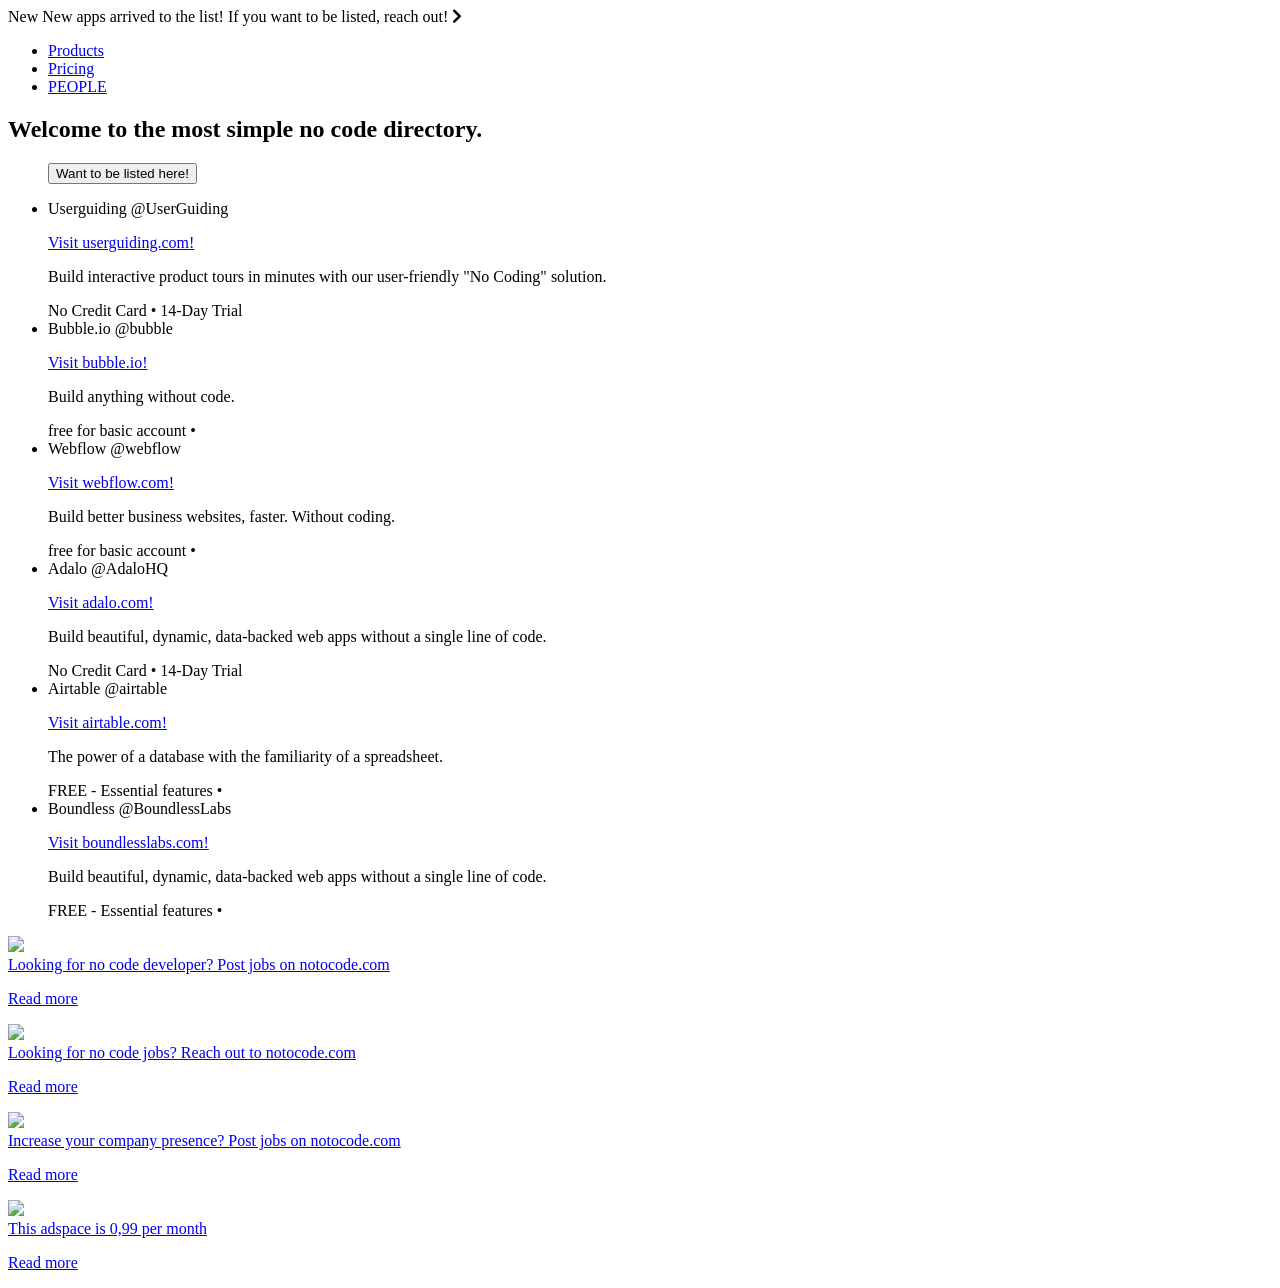
==== index.html @ cda10d87 "PEOPLE TAB" ====
<!DOCTYPE html> 
<html lang="en">
<head>
<!-- Global site tag (gtag.js) - Google Analytics -->
<script async src="https://www.googletagmanager.com/gtag/js?id=G-12KH54SMGH"></script>
<script>
window.dataLayer = window.dataLayer || [];
function gtag(){dataLayer.push(arguments);}
gtag('js', new Date());

gtag('config', 'G-12KH54SMGH');
</script>
<meta charset="UTF-8">
<meta name="viewport" content="width=device-width, initial-scale=1.0">
<meta http-equiv="X-UA-Compatible" content="ie=edge">
<link href=https://stitches.hyperyolo.com/output.css rel="stylesheet">
<link rel="stylesheet" href=https://use.fontawesome.com/releases/v5.6.3/css/all.css integrity=sha384-UHRtZLI+pbxtHCWp1t77Bi1L4ZtiqrqD80Kn4Z8NTSRyMA2Fd33n5dQ8lWUE00s/ crossorigin="anonymous">
<title></notocode></title>
</head>
<body><section class="bg-gray-100 text-gray-900 py-4 lg:px-4" role="alert">
<div class="container items-center flex max-w-xl m-auto leading-none">
<span class="flex rounded-full bg-gray-300 uppercase px-2 py-1 text-xs font-bold mr-3">New</span>
<span class="mr-2 text-left mr-auto">New apps arrived to the list! If you want to be listed, reach out!</span>
<span class="opacity-75 h-4 w-4"><i class="fas fa-chevron-right"></i></span>
</div>

</section><section class="font-sans text-center my-8 px-8">
    <ul class="text-sm text-gray-700 list-none p-0 flex items-center">
        <li><a href="https://www.notocode.com/generic.html?" class="inline-block py-2 px-3 text-gray-900 hover:text-gray-700 no-underline">Products</a></li>
        <li><a href="https://www.notocode.com/generic.html?" class="inline-block py-2 px-3 text-gray-900 hover:text-gray-700 no-underline">Pricing</a></li>
        <li class="pr-2"><a href="https://www.notocode.com/people.html?"
            class="inline-block py-2 px-3 text-gray-900 hover:text-gray-700 no-underline">PEOPLE</a></li>


      </ul>
<h1 class="capitalize font-medium">Welcome to the most simple no code directory.</h1>
<p class="text-gray-700 mt-2 mb-6"></p>
<nav>
<ul>
<form action="generic.html">
<button class="bg-black hover:bg-gray-900 text-white hover:text-white py-3 px-6 uppercase text-xs tracking-wide" type="submit">Want to be listed here!</button>
</form>
</ul>
</nav>
</section><ul class="font-sans list-none p-0 container m-auto text-gray-900">
<li class="inline-block border-b border-gray-300 flex justify-between items-center py-4">
<div class="flex items-start w-2/5">
<div class="w-10 h-10 rounded mr-3">
<div class="rounded-full h-10 w-10 bg-gray-300 m-auto"></div>
</div>
<div class="flex-1 overflow-hidden">
<div>
<span class="font-bold">Userguiding</span>
<span class="text-gray-700 text-xs">@UserGuiding</span>
</div>
<p><a href="https://userguiding.com">Visit userguiding.com!</a></p>
</div>
</div>
<p class="w-2/5">Build interactive product tours in minutes with our user-friendly "No Coding" solution.</p>
<label for="status" class="font-bold w-1/5 text-center">No Credit Card • 14-Day Trial</label>
</li>
<li class="inline-block border-b border-gray-300 flex justify-between items-center py-4">
<div class="flex items-start w-2/5">
<div class="w-10 h-10 rounded mr-3">
<div class="rounded-full h-10 w-10 bg-gray-300 m-auto"></div>
</div>
<div class="flex-1 overflow-hidden">
<div>
<span class="font-bold">Bubble.io</span>
<span class="text-gray-700 text-xs">@bubble</span>
</div>
<p><a href="https://bubble.io/welcome">Visit bubble.io!</a></p>
</div>
</div>
<p class="w-2/5">Build anything without code.</p>
<label for="status" class="font-bold w-1/5 text-center">free for basic account • </label>
</li>
<li class="inline-block border-b border-gray-300 flex justify-between items-center py-4"> <! -- *bu cizgi yapior*/ -->
<div class="flex items-start w-2/5">
<div class="w-10 h-10 rounded mr-3">
<div class="rounded-full h-10 w-10 bg-gray-300 m-auto"></div>
</div>
<div class="flex-1 overflow-hidden">
<div>
<span class="font-bold">Webflow</span>
<span class="text-gray-700 text-xs">@webflow</span>
</div>
<p><a href="https://webflow.com">Visit webflow.com!</a></p>
</div>
</div>
<p class="w-2/5">Build better business websites, faster. Without coding.</p>
<label for="status" class="font-bold w-1/5 text-center">free for basic account • </label>
</li>
<li class="inline-block border-b border-gray-300 flex justify-between items-center py-4">
<div class="flex items-start w-2/5">
<div class="w-10 h-10 rounded mr-3">
<div class="rounded-full h-10 w-10 bg-gray-300 m-auto"></div>
</div>
<div class="flex-1 overflow-hidden">
<div>
<span class="font-bold">Adalo</span>
<span class="text-gray-700 text-xs">@AdaloHQ</span>
</div>
<p><a href="https://adalo.com">Visit adalo.com!</a></p>
</div>
</div>
<p class="w-2/5">Build beautiful, dynamic, data-backed web apps without a single line of code.</p>
<label for="status" class="font-bold w-1/5 text-center">No Credit Card • 14-Day Trial</label>
</li>
<li class="inline-block border-b border-gray-300 flex justify-between items-center py-4">
<div class="flex items-start w-2/5">
<div class="w-10 h-10 rounded mr-3">
<div class="rounded-full h-10 w-10 bg-gray-300 m-auto"></div>
</div>
<div class="flex-1 overflow-hidden">
<div>
<span class="font-bold">Airtable</span>
<span class="text-gray-700 text-xs">@airtable</span>
</div>
<p><a href="https://airtable.com">Visit airtable.com!</a></p>
</div>
</div>
<p class="w-2/5">The power of a database with the familiarity of a spreadsheet.</p>
<label for="status" class="font-bold w-1/5 text-center">FREE - Essential features • </label>
</li>
<li class="inline-block border-b border-gray-300 flex justify-between items-center py-4">
<div class="flex items-start w-2/5">
<div class="w-10 h-10 rounded mr-3">
<div class="rounded-full h-10 w-10 bg-gray-300 m-auto"></div>
</div>
<div class="flex-1 overflow-hidden">
<div>
<span class="font-bold">Boundless</span>
<span class="text-gray-700 text-xs">@BoundlessLabs</span>
</div>
<p><a href="https://www.boundlesslabs.com">Visit boundlesslabs.com!</a></p>
</div>
</div>
<p class="w-2/5">Build beautiful, dynamic, data-backed web apps without a single line of code.</p>
<label for="status" class="font-bold w-1/5 text-center">FREE - Essential features • </label>
</li>
</ul></body>
<section class="bg-white py-4 font-sans">
    <div class="container container max-w-xl m-auto flex flex-wrap flex-col md:flex-row items-center justify-start">
      <div class="w-full lg:w-1/2 p-3">
        <div class="flex flex-col lg:flex-row rounded overflow-hidden h-auto lg:h-32 border shadow shadow-lg">
          <img class="block h-auto w-full lg:w-48 flex-none bg-cover"
               src="https://source.unsplash.com/random/200x125">
          <div class="bg-white rounded-b lg:rounded-b-none lg:rounded-r p-4 flex flex-col justify-between leading-normal">
            <div ><a class="text-black font-bold text-xl mb-2 leading-tight" href="https://www.notocode.com/generic.html?" >Looking for no code developer? Post jobs on notocode.com </a></div>
            
            <p><a class="text-gray-700 text-base" href="https://www.notocode.com/generic.html?">Read more</a></p>
            
          </div>
        </div>
      </div>
      <div class="w-full lg:w-1/2 p-3">
        <div class="flex flex-col lg:flex-row rounded overflow-hidden h-auto lg:h-32 border shadow shadow-lg">
          <img class="block h-auto w-full lg:w-48 flex-none bg-cover"
               src="https://source.unsplash.com/random/200x125">
          <div class="bg-white rounded-b lg:rounded-b-none lg:rounded-r p-4 flex flex-col justify-between leading-normal">
            <div ><a class="text-black font-bold text-xl mb-2 leading-tight" href="https://www.notocode.com/generic.html?" >Looking for no code jobs? Reach out to notocode.com </a></div>
            
            <p><a class="text-gray-700 text-base" href="https://www.notocode.com/generic.html?">Read more</a></p>
          </div>
        </div>
      </div>
    </div>
    <div class="container container max-w-xl m-auto flex flex-wrap flex-col md:flex-row items-center justify-start">
        <div class="w-full lg:w-1/2 p-3">
          <div class="flex flex-col lg:flex-row rounded overflow-hidden h-auto lg:h-32 border shadow shadow-lg">
            <img class="block h-auto w-full lg:w-48 flex-none bg-cover"
                 src="https://source.unsplash.com/random/200x125">
            <div class="bg-white rounded-b lg:rounded-b-none lg:rounded-r p-4 flex flex-col justify-between leading-normal">
                <div ><a class="text-black font-bold text-xl mb-2 leading-tight" href="https://www.notocode.com/generic.html?" >Increase your company presence? Post jobs on notocode.com </a></div>
            
                <p><a class="text-gray-700 text-base" href="https://www.notocode.com/generic.html?">Read more</a></p>
            </div>
          </div>
        </div>
        <div class="w-full lg:w-1/2 p-3">
          <div class="flex flex-col lg:flex-row rounded overflow-hidden h-auto lg:h-32 border shadow shadow-lg">
            <img class="block h-auto w-full lg:w-48 flex-none bg-cover"
                 src="https://source.unsplash.com/random/200x125">
            <div class="bg-white rounded-b lg:rounded-b-none lg:rounded-r p-4 flex flex-col justify-between leading-normal">
                <div ><a class="text-black font-bold text-xl mb-2 leading-tight" href="https://www.notocode.com/generic.html?" >This adspace is 0,99 per month </a></div>
            
                <p><a class="text-gray-700 text-base" href="https://www.notocode.com/generic.html?">Read more</a></p>
            </div>
          </div>
        </div>
      </div>
  </section>
</html>
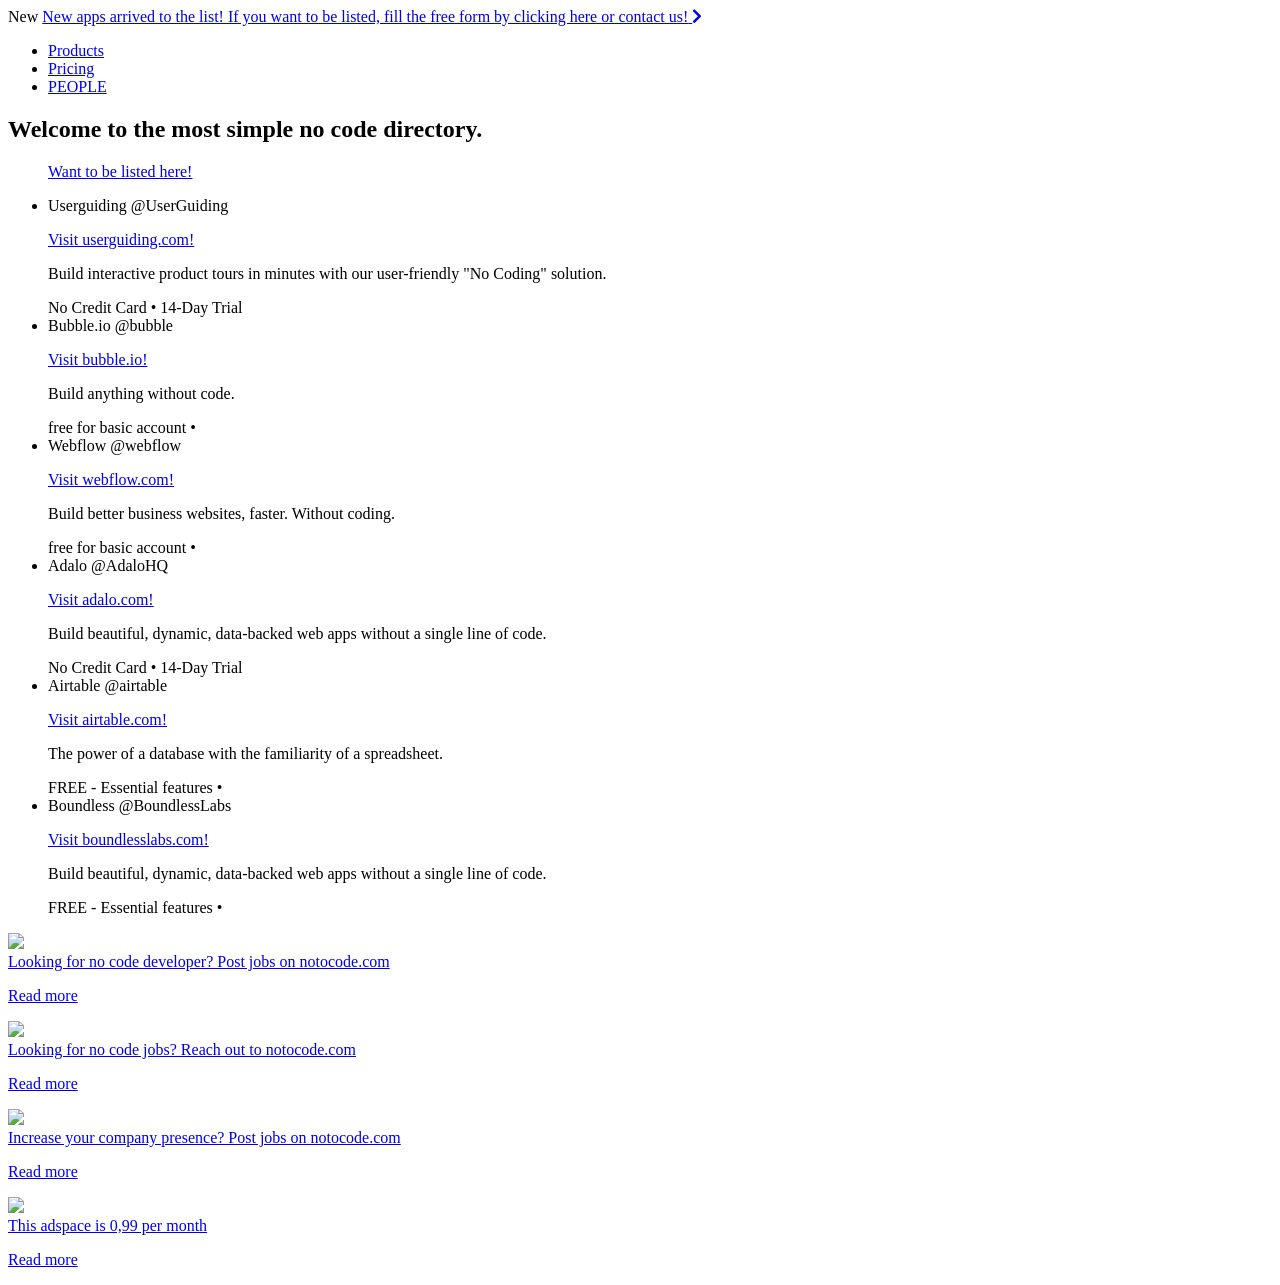
==== commit 78738594: "mailchimp" ====
--- a/index.html
+++ b/index.html
@@ -20,7 +20,7 @@
 <body><section class="bg-gray-100 text-gray-900 py-4 lg:px-4" role="alert">
 <div class="container items-center flex max-w-xl m-auto leading-none">
 <span class="flex rounded-full bg-gray-300 uppercase px-2 py-1 text-xs font-bold mr-3">New</span>
-<span class="mr-2 text-left mr-auto">New apps arrived to the list! If you want to be listed, reach out!</span>
+<span><a class="mr-2 text-left mr-auto"  href="https://us1.list-manage.com/survey?u=511e27c5235f3d361c182cf66&id=189fb9581b&attribution=false " > New apps arrived to the list! If you want to be listed, fill the free form by clicking here or contact us!</span>
 <span class="opacity-75 h-4 w-4"><i class="fas fa-chevron-right"></i></span>
 </div>
 
@@ -37,9 +37,9 @@
 <p class="text-gray-700 mt-2 mb-6"></p>
 <nav>
 <ul>
-<form action="generic.html">
-<button class="bg-black hover:bg-gray-900 text-white hover:text-white py-3 px-6 uppercase text-xs tracking-wide" type="submit">Want to be listed here!</button>
-</form>
+<!-- <form action="generic.html"> -->
+<a href= "https://us1.list-manage.com/survey?u=511e27c5235f3d361c182cf66&id=189fb9581b&attribution=false" class="bg-black hover:bg-gray-900 text-black hover:text-white py-3 px-6 uppercase text-xs tracking-wide" type="submit">Want to be listed here! </a>
+
 </ul>
 </nav>
 </section><ul class="font-sans list-none p-0 container m-auto text-gray-900">
@@ -56,7 +56,7 @@
 <p><a href="https://userguiding.com">Visit userguiding.com!</a></p>
 </div>
 </div>
-<p class="w-2/5">Build interactive product tours in minutes with our user-friendly "No Coding" solution.</p>
+<p class="w-2/5 hover:bg-black-900 text-black hover:text-black" >Build interactive product tours in minutes with our user-friendly "No Coding" solution.</p>
 <label for="status" class="font-bold w-1/5 text-center">No Credit Card • 14-Day Trial</label>
 </li>
 <li class="inline-block border-b border-gray-300 flex justify-between items-center py-4">
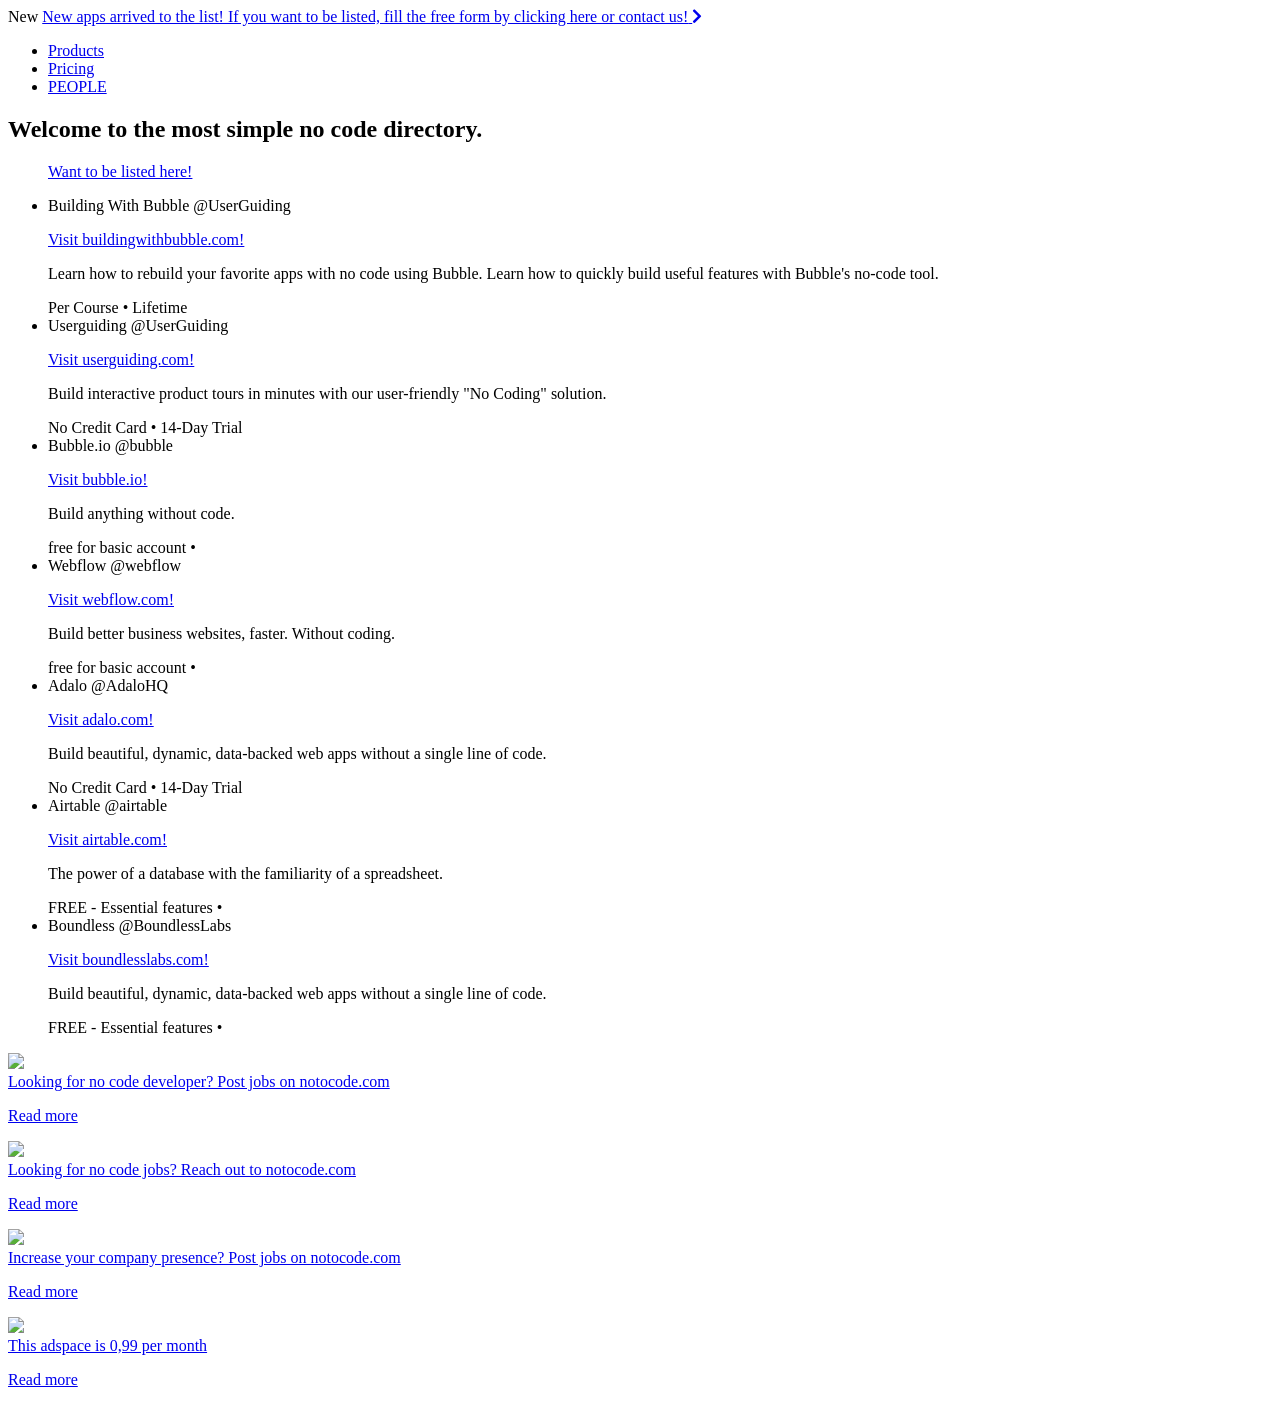
==== commit 507dbaed: "build with bubble" ====
--- a/index.html
+++ b/index.html
@@ -42,7 +42,24 @@
 
 </ul>
 </nav>
-</section><ul class="font-sans list-none p-0 container m-auto text-gray-900">
+</section>
+<ul class="font-sans list-none p-0 container m-auto text-gray-900">
+    <li class="inline-block border-b border-gray-300 flex justify-between items-center py-4">
+        <div class="flex items-start w-2/5">
+        <div class="w-10 h-10 rounded mr-3">
+        <div class="rounded-full h-10 w-10 bg-gray-300 m-auto"></div>
+        </div>
+        <div class="flex-1 overflow-hidden">
+        <div>
+        <span class="font-bold">Building With Bubble</span>
+        <span class="text-gray-700 text-xs">@UserGuiding</span>
+        </div>
+        <p><a href="https://buildingwithbubble.com">Visit buildingwithbubble.com!</a></p>
+        </div>
+        </div>
+        <p class="w-2/5 hover:bg-black-900 text-black hover:text-black" >Learn how to rebuild your favorite apps with no code using Bubble. Learn how to quickly build useful features with Bubble's no-code tool.</p>
+        <label for="status" class="font-bold w-1/5 text-center"> Per Course  •  Lifetime</label>
+        </li>
 <li class="inline-block border-b border-gray-300 flex justify-between items-center py-4">
 <div class="flex items-start w-2/5">
 <div class="w-10 h-10 rounded mr-3">
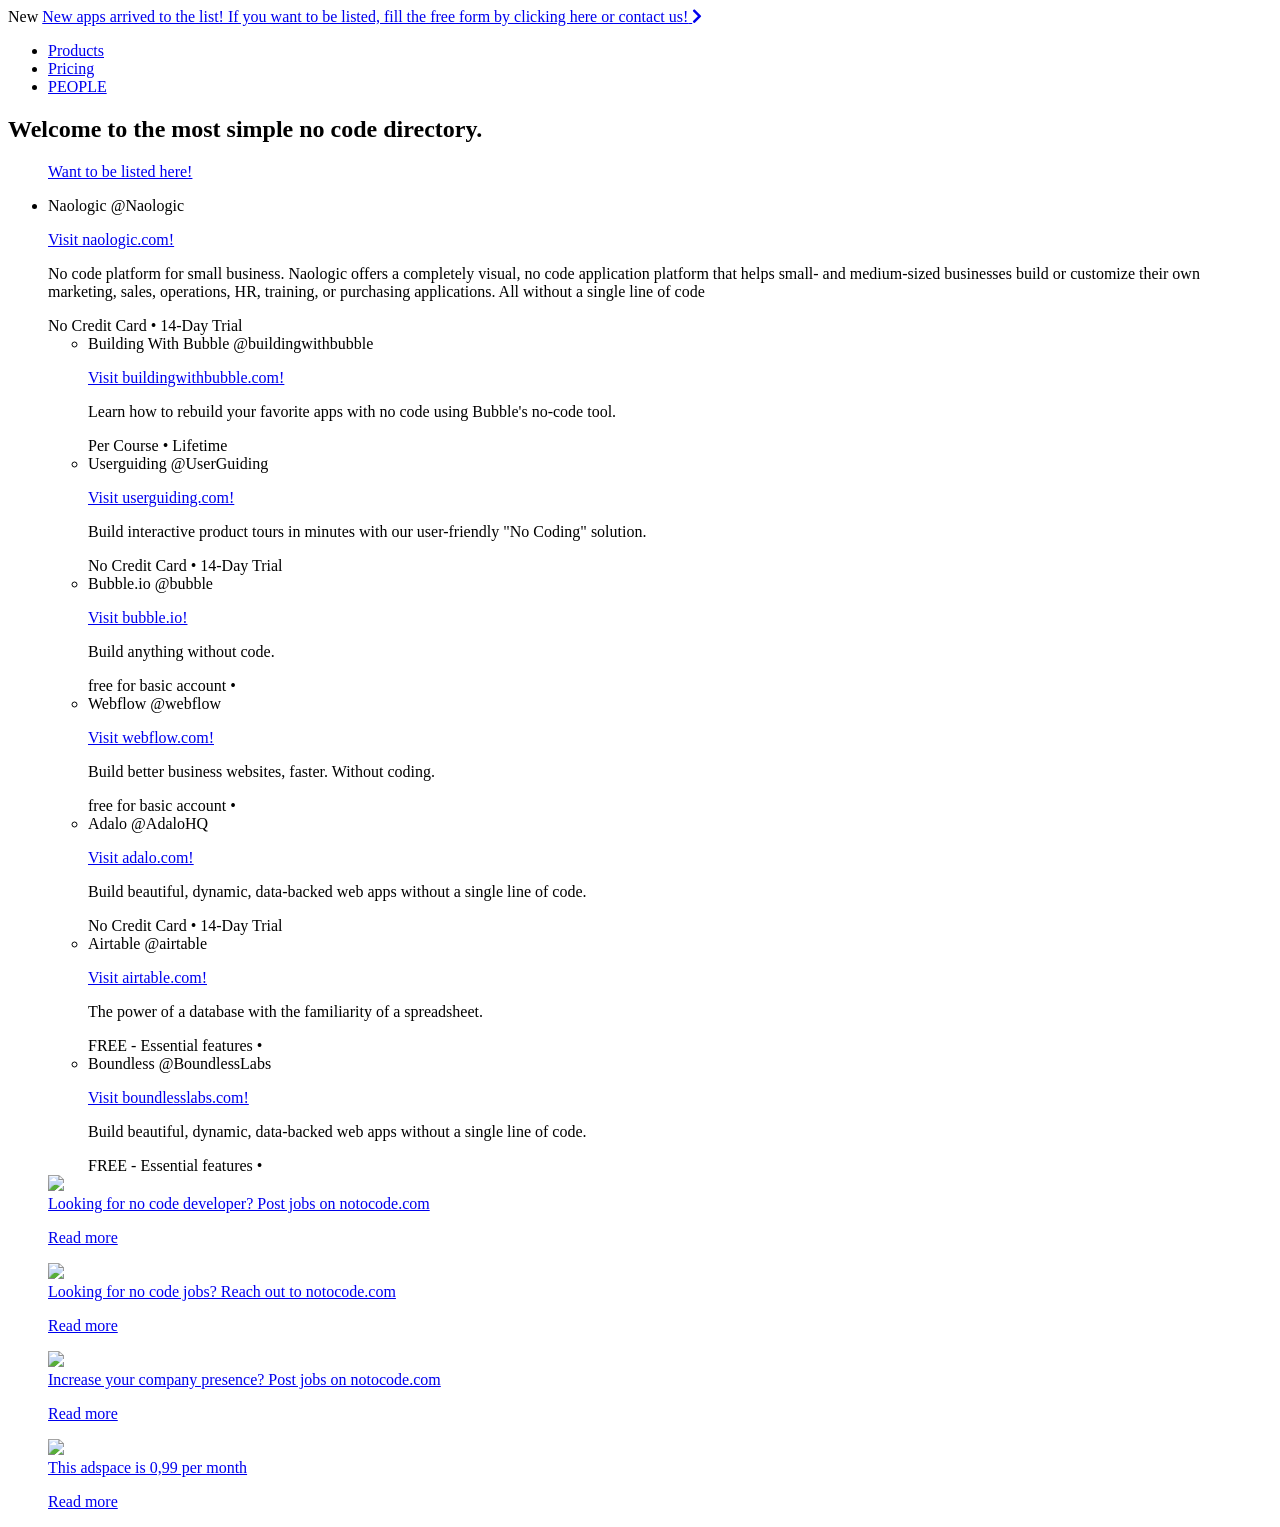
==== commit e1f754a6: "naologic" ====
--- a/index.html
+++ b/index.html
@@ -44,6 +44,23 @@
 </nav>
 </section>
 <ul class="font-sans list-none p-0 container m-auto text-gray-900">
+  <li class="inline-block border-b border-gray-300 flex justify-between items-center py-4">
+      <div class="flex items-start w-2/5">
+      <div class="w-10 h-10 rounded mr-3">
+      <div class="rounded-full h-10 w-10 bg-gray-300 m-auto"></div>
+      </div>
+      <div class="flex-1 overflow-hidden">
+      <div>
+      <span class="font-bold">Naologic</span>
+      <span class="text-gray-700 text-xs">@Naologic</span>
+      </div>
+      <p><a href="https://naologic.com">Visit naologic.com!</a></p>
+      </div>
+      </div>
+      <p class="w-2/5 hover:bg-black-900 text-black hover:text-black" > No code platform for small business. Naologic offers a completely visual, no code application platform that helps small- and medium-sized businesses build or customize their own marketing, sales, operations, HR, training, or purchasing applications. All without a single line of code</p>
+      <label for="status" class="font-bold w-1/5 text-center"> No Credit Card • 14-Day Trial</label>
+      </li>
+<ul class="font-sans list-none p-0 container m-auto text-gray-900">
     <li class="inline-block border-b border-gray-300 flex justify-between items-center py-4">
         <div class="flex items-start w-2/5">
         <div class="w-10 h-10 rounded mr-3">
@@ -52,12 +69,12 @@
         <div class="flex-1 overflow-hidden">
         <div>
         <span class="font-bold">Building With Bubble</span>
-        <span class="text-gray-700 text-xs">@UserGuiding</span>
+        <span class="text-gray-700 text-xs">@buildingwithbubble</span>
         </div>
         <p><a href="https://buildingwithbubble.com">Visit buildingwithbubble.com!</a></p>
         </div>
         </div>
-        <p class="w-2/5 hover:bg-black-900 text-black hover:text-black" >Learn how to rebuild your favorite apps with no code using Bubble. Learn how to quickly build useful features with Bubble's no-code tool.</p>
+        <p class="w-2/5 hover:bg-black-900 text-black hover:text-black" >Learn how to rebuild your favorite apps with no code using Bubble's no-code tool.</p>
         <label for="status" class="font-bold w-1/5 text-center"> Per Course  •  Lifetime</label>
         </li>
 <li class="inline-block border-b border-gray-300 flex justify-between items-center py-4">
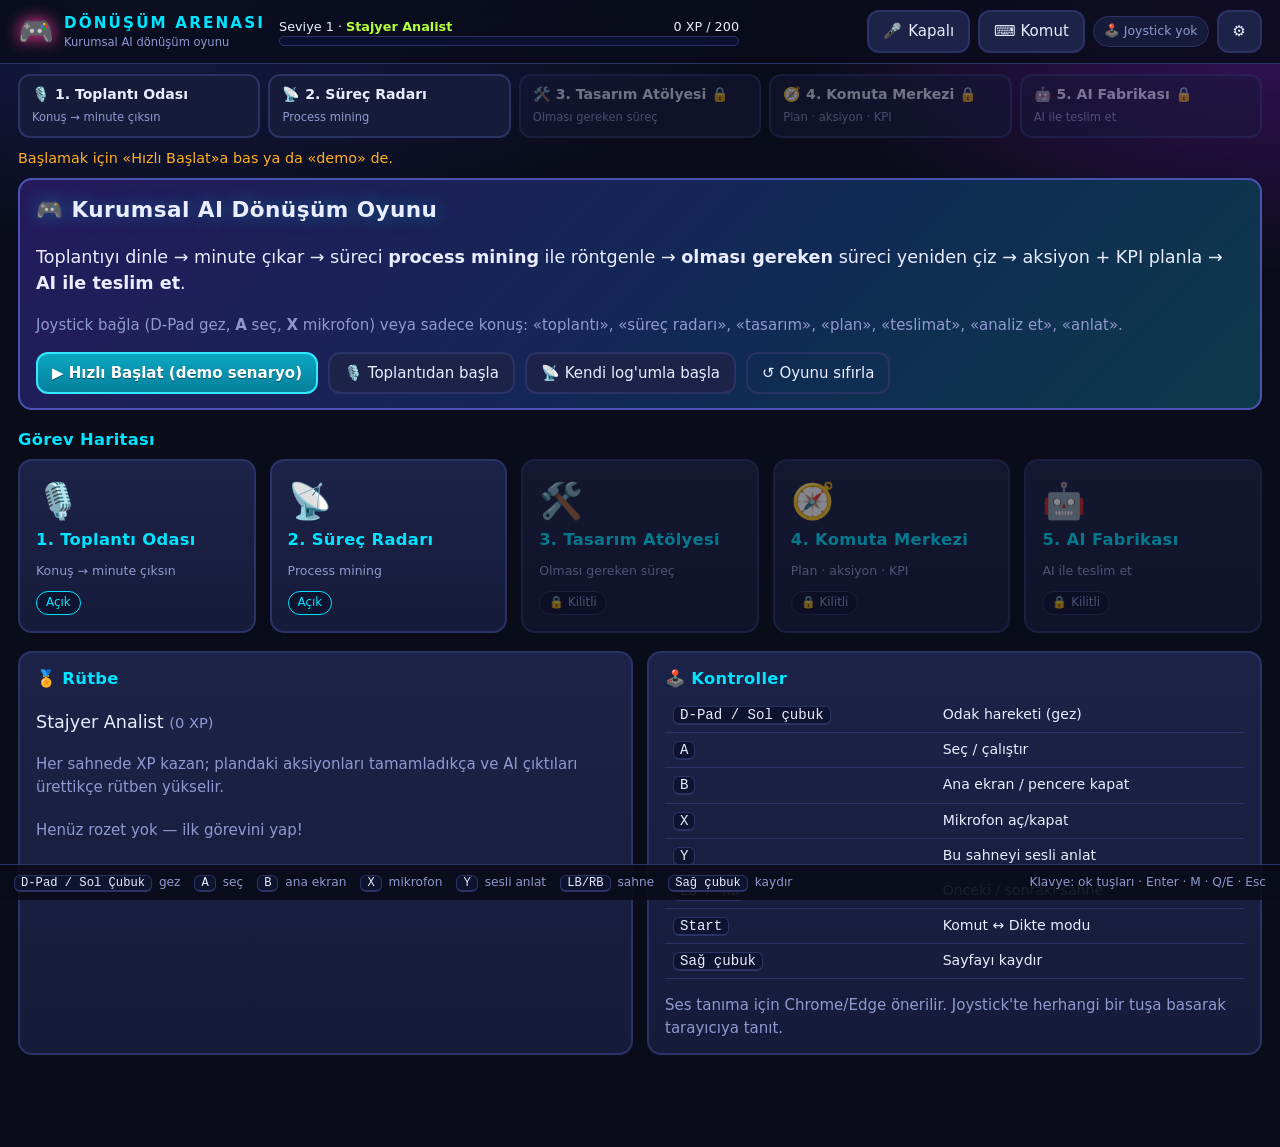
==== commit 1e70c530: "Dönüşüm Arenası: joystick+ses ile kurumsal AI dönüşüm oyunu Toplantı minute çıkarma, process mining," ====
--- a/index.html
+++ b/index.html
@@ -1,228 +1,36 @@
-<!DOCTYPE html> 
-<html lang="en">
+<!doctype html>
+<html lang="tr">
 <head>
-<!-- Global site tag (gtag.js) - Google Analytics -->
-<script async src="https://www.googletagmanager.com/gtag/js?id=G-12KH54SMGH"></script>
-<script>
-window.dataLayer = window.dataLayer || [];
-function gtag(){dataLayer.push(arguments);}
-gtag('js', new Date());
-
-gtag('config', 'G-12KH54SMGH');
-</script>
-<meta charset="UTF-8">
-<meta name="viewport" content="width=device-width, initial-scale=1.0">
-<meta http-equiv="X-UA-Compatible" content="ie=edge">
-<link href=https://stitches.hyperyolo.com/output.css rel="stylesheet">
-<link rel="stylesheet" href=https://use.fontawesome.com/releases/v5.6.3/css/all.css integrity=sha384-UHRtZLI+pbxtHCWp1t77Bi1L4ZtiqrqD80Kn4Z8NTSRyMA2Fd33n5dQ8lWUE00s/ crossorigin="anonymous">
-<title></notocode></title>
+<meta charset="utf-8">
+<meta name="viewport" content="width=device-width,initial-scale=1">
+<title>Dönüşüm Arenası</title>
+<meta name="description" content="Joystick ve ses ile oynanan kurumsal AI dönüşüm oyunu: toplantıdan minute, process mining, To-Be tasarım, KPI ve AI ile teslimat.">
+<link rel="icon" href="data:image/svg+xml,<svg xmlns='http://www.w3.org/2000/svg' viewBox='0 0 100 100'><text y='.9em' font-size='90'>🎮</text></svg>">
+<link rel="stylesheet" href="style.css">
 </head>
-<body><section class="bg-gray-100 text-gray-900 py-4 lg:px-4" role="alert">
-<div class="container items-center flex max-w-xl m-auto leading-none">
-<span class="flex rounded-full bg-gray-300 uppercase px-2 py-1 text-xs font-bold mr-3">New</span>
-<span><a class="mr-2 text-left mr-auto"  href="https://us1.list-manage.com/survey?u=511e27c5235f3d361c182cf66&id=189fb9581b&attribution=false " > New apps arrived to the list! If you want to be listed, fill the free form by clicking here or contact us!</span>
-<span class="opacity-75 h-4 w-4"><i class="fas fa-chevron-right"></i></span>
-</div>
-
-</section><section class="font-sans text-center my-8 px-8">
-    <ul class="text-sm text-gray-700 list-none p-0 flex items-center">
-        <li><a href="https://www.notocode.com/generic.html?" class="inline-block py-2 px-3 text-gray-900 hover:text-gray-700 no-underline">Products</a></li>
-        <li><a href="https://www.notocode.com/generic.html?" class="inline-block py-2 px-3 text-gray-900 hover:text-gray-700 no-underline">Pricing</a></li>
-        <li class="pr-2"><a href="https://www.notocode.com/people.html?"
-            class="inline-block py-2 px-3 text-gray-900 hover:text-gray-700 no-underline">PEOPLE</a></li>
-
-
-      </ul>
-<h1 class="capitalize font-medium">Welcome to the most simple no code directory.</h1>
-<p class="text-gray-700 mt-2 mb-6"></p>
-<nav>
-<ul>
-<!-- <form action="generic.html"> -->
-<a href= "https://us1.list-manage.com/survey?u=511e27c5235f3d361c182cf66&id=189fb9581b&attribution=false" class="bg-black hover:bg-gray-900 text-black hover:text-white py-3 px-6 uppercase text-xs tracking-wide" type="submit">Want to be listed here! </a>
-
-</ul>
-</nav>
-</section>
-<ul class="font-sans list-none p-0 container m-auto text-gray-900">
-  <li class="inline-block border-b border-gray-300 flex justify-between items-center py-4">
-      <div class="flex items-start w-2/5">
-      <div class="w-10 h-10 rounded mr-3">
-      <div class="rounded-full h-10 w-10 bg-gray-300 m-auto"></div>
-      </div>
-      <div class="flex-1 overflow-hidden">
-      <div>
-      <span class="font-bold">Naologic</span>
-      <span class="text-gray-700 text-xs">@Naologic</span>
-      </div>
-      <p><a href="https://naologic.com">Visit naologic.com!</a></p>
-      </div>
-      </div>
-      <p class="w-2/5 hover:bg-black-900 text-black hover:text-black" > No code platform for small business. Naologic offers a completely visual, no code application platform that helps small- and medium-sized businesses build or customize their own marketing, sales, operations, HR, training, or purchasing applications. All without a single line of code</p>
-      <label for="status" class="font-bold w-1/5 text-center"> No Credit Card • 14-Day Trial</label>
-      </li>
-<ul class="font-sans list-none p-0 container m-auto text-gray-900">
-    <li class="inline-block border-b border-gray-300 flex justify-between items-center py-4">
-        <div class="flex items-start w-2/5">
-        <div class="w-10 h-10 rounded mr-3">
-        <div class="rounded-full h-10 w-10 bg-gray-300 m-auto"></div>
-        </div>
-        <div class="flex-1 overflow-hidden">
-        <div>
-        <span class="font-bold">Building With Bubble</span>
-        <span class="text-gray-700 text-xs">@buildingwithbubble</span>
-        </div>
-        <p><a href="https://buildingwithbubble.com">Visit buildingwithbubble.com!</a></p>
-        </div>
-        </div>
-        <p class="w-2/5 hover:bg-black-900 text-black hover:text-black" >Learn how to rebuild your favorite apps with no code using Bubble's no-code tool.</p>
-        <label for="status" class="font-bold w-1/5 text-center"> Per Course  •  Lifetime</label>
-        </li>
-<li class="inline-block border-b border-gray-300 flex justify-between items-center py-4">
-<div class="flex items-start w-2/5">
-<div class="w-10 h-10 rounded mr-3">
-<div class="rounded-full h-10 w-10 bg-gray-300 m-auto"></div>
-</div>
-<div class="flex-1 overflow-hidden">
-<div>
-<span class="font-bold">Userguiding</span>
-<span class="text-gray-700 text-xs">@UserGuiding</span>
-</div>
-<p><a href="https://userguiding.com">Visit userguiding.com!</a></p>
-</div>
-</div>
-<p class="w-2/5 hover:bg-black-900 text-black hover:text-black" >Build interactive product tours in minutes with our user-friendly "No Coding" solution.</p>
-<label for="status" class="font-bold w-1/5 text-center">No Credit Card • 14-Day Trial</label>
-</li>
-<li class="inline-block border-b border-gray-300 flex justify-between items-center py-4">
-<div class="flex items-start w-2/5">
-<div class="w-10 h-10 rounded mr-3">
-<div class="rounded-full h-10 w-10 bg-gray-300 m-auto"></div>
-</div>
-<div class="flex-1 overflow-hidden">
-<div>
-<span class="font-bold">Bubble.io</span>
-<span class="text-gray-700 text-xs">@bubble</span>
-</div>
-<p><a href="https://bubble.io/welcome">Visit bubble.io!</a></p>
-</div>
-</div>
-<p class="w-2/5">Build anything without code.</p>
-<label for="status" class="font-bold w-1/5 text-center">free for basic account • </label>
-</li>
-<li class="inline-block border-b border-gray-300 flex justify-between items-center py-4"> <! -- *bu cizgi yapior*/ -->
-<div class="flex items-start w-2/5">
-<div class="w-10 h-10 rounded mr-3">
-<div class="rounded-full h-10 w-10 bg-gray-300 m-auto"></div>
-</div>
-<div class="flex-1 overflow-hidden">
-<div>
-<span class="font-bold">Webflow</span>
-<span class="text-gray-700 text-xs">@webflow</span>
-</div>
-<p><a href="https://webflow.com">Visit webflow.com!</a></p>
-</div>
-</div>
-<p class="w-2/5">Build better business websites, faster. Without coding.</p>
-<label for="status" class="font-bold w-1/5 text-center">free for basic account • </label>
-</li>
-<li class="inline-block border-b border-gray-300 flex justify-between items-center py-4">
-<div class="flex items-start w-2/5">
-<div class="w-10 h-10 rounded mr-3">
-<div class="rounded-full h-10 w-10 bg-gray-300 m-auto"></div>
-</div>
-<div class="flex-1 overflow-hidden">
-<div>
-<span class="font-bold">Adalo</span>
-<span class="text-gray-700 text-xs">@AdaloHQ</span>
-</div>
-<p><a href="https://adalo.com">Visit adalo.com!</a></p>
-</div>
-</div>
-<p class="w-2/5">Build beautiful, dynamic, data-backed web apps without a single line of code.</p>
-<label for="status" class="font-bold w-1/5 text-center">No Credit Card • 14-Day Trial</label>
-</li>
-<li class="inline-block border-b border-gray-300 flex justify-between items-center py-4">
-<div class="flex items-start w-2/5">
-<div class="w-10 h-10 rounded mr-3">
-<div class="rounded-full h-10 w-10 bg-gray-300 m-auto"></div>
-</div>
-<div class="flex-1 overflow-hidden">
-<div>
-<span class="font-bold">Airtable</span>
-<span class="text-gray-700 text-xs">@airtable</span>
-</div>
-<p><a href="https://airtable.com">Visit airtable.com!</a></p>
-</div>
-</div>
-<p class="w-2/5">The power of a database with the familiarity of a spreadsheet.</p>
-<label for="status" class="font-bold w-1/5 text-center">FREE - Essential features • </label>
-</li>
-<li class="inline-block border-b border-gray-300 flex justify-between items-center py-4">
-<div class="flex items-start w-2/5">
-<div class="w-10 h-10 rounded mr-3">
-<div class="rounded-full h-10 w-10 bg-gray-300 m-auto"></div>
-</div>
-<div class="flex-1 overflow-hidden">
-<div>
-<span class="font-bold">Boundless</span>
-<span class="text-gray-700 text-xs">@BoundlessLabs</span>
-</div>
-<p><a href="https://www.boundlesslabs.com">Visit boundlesslabs.com!</a></p>
-</div>
-</div>
-<p class="w-2/5">Build beautiful, dynamic, data-backed web apps without a single line of code.</p>
-<label for="status" class="font-bold w-1/5 text-center">FREE - Essential features • </label>
-</li>
-</ul></body>
-<section class="bg-white py-4 font-sans">
-    <div class="container container max-w-xl m-auto flex flex-wrap flex-col md:flex-row items-center justify-start">
-      <div class="w-full lg:w-1/2 p-3">
-        <div class="flex flex-col lg:flex-row rounded overflow-hidden h-auto lg:h-32 border shadow shadow-lg">
-          <img class="block h-auto w-full lg:w-48 flex-none bg-cover"
-               src="https://source.unsplash.com/random/200x125">
-          <div class="bg-white rounded-b lg:rounded-b-none lg:rounded-r p-4 flex flex-col justify-between leading-normal">
-            <div ><a class="text-black font-bold text-xl mb-2 leading-tight" href="https://www.notocode.com/generic.html?" >Looking for no code developer? Post jobs on notocode.com </a></div>
-            
-            <p><a class="text-gray-700 text-base" href="https://www.notocode.com/generic.html?">Read more</a></p>
-            
-          </div>
-        </div>
-      </div>
-      <div class="w-full lg:w-1/2 p-3">
-        <div class="flex flex-col lg:flex-row rounded overflow-hidden h-auto lg:h-32 border shadow shadow-lg">
-          <img class="block h-auto w-full lg:w-48 flex-none bg-cover"
-               src="https://source.unsplash.com/random/200x125">
-          <div class="bg-white rounded-b lg:rounded-b-none lg:rounded-r p-4 flex flex-col justify-between leading-normal">
-            <div ><a class="text-black font-bold text-xl mb-2 leading-tight" href="https://www.notocode.com/generic.html?" >Looking for no code jobs? Reach out to notocode.com </a></div>
-            
-            <p><a class="text-gray-700 text-base" href="https://www.notocode.com/generic.html?">Read more</a></p>
-          </div>
-        </div>
-      </div>
-    </div>
-    <div class="container container max-w-xl m-auto flex flex-wrap flex-col md:flex-row items-center justify-start">
-        <div class="w-full lg:w-1/2 p-3">
-          <div class="flex flex-col lg:flex-row rounded overflow-hidden h-auto lg:h-32 border shadow shadow-lg">
-            <img class="block h-auto w-full lg:w-48 flex-none bg-cover"
-                 src="https://source.unsplash.com/random/200x125">
-            <div class="bg-white rounded-b lg:rounded-b-none lg:rounded-r p-4 flex flex-col justify-between leading-normal">
-                <div ><a class="text-black font-bold text-xl mb-2 leading-tight" href="https://www.notocode.com/generic.html?" >Increase your company presence? Post jobs on notocode.com </a></div>
-            
-                <p><a class="text-gray-700 text-base" href="https://www.notocode.com/generic.html?">Read more</a></p>
-            </div>
-          </div>
-        </div>
-        <div class="w-full lg:w-1/2 p-3">
-          <div class="flex flex-col lg:flex-row rounded overflow-hidden h-auto lg:h-32 border shadow shadow-lg">
-            <img class="block h-auto w-full lg:w-48 flex-none bg-cover"
-                 src="https://source.unsplash.com/random/200x125">
-            <div class="bg-white rounded-b lg:rounded-b-none lg:rounded-r p-4 flex flex-col justify-between leading-normal">
-                <div ><a class="text-black font-bold text-xl mb-2 leading-tight" href="https://www.notocode.com/generic.html?" >This adspace is 0,99 per month </a></div>
-            
-                <p><a class="text-gray-700 text-base" href="https://www.notocode.com/generic.html?">Read more</a></p>
-            </div>
-          </div>
-        </div>
-      </div>
-  </section>
-</html>+<body>
+<header id="top">
+  <div class="brand"><span class="logo">🎮</span><div><b>DÖNÜŞÜM ARENASI</b><small>Kurumsal AI dönüşüm oyunu</small></div></div>
+  <div class="rank" id="rank"></div>
+  <div class="hud">
+    <button class="btn mic" id="micBtn" data-nav data-act="mic" title="Mikrofon (X / M)">🎤 <span id="micLbl">Kapalı</span></button>
+    <button class="btn" data-nav data-act="mode" id="modeBtn" title="Komut / Dikte modu">⌨️ Komut</button>
+    <span class="chip" id="padChip">🕹️ Joystick yok</span>
+    <button class="btn" data-nav data-act="settings" title="Ayarlar">⚙️</button>
+  </div>
+</header>
+<nav id="map" aria-label="Görev haritası"></nav>
+<div id="live" aria-live="polite"></div>
+<main id="view"></main>
+<footer id="hints">
+  <span><kbd>D-Pad / Sol Çubuk</kbd> gez</span><span><kbd>A</kbd> seç</span><span><kbd>B</kbd> ana ekran</span>
+  <span><kbd>X</kbd> mikrofon</span><span><kbd>Y</kbd> sesli anlat</span><span><kbd>LB/RB</kbd> sahne</span><span><kbd>Sağ çubuk</kbd> kaydır</span>
+  <span class="kbd-alt">Klavye: ok tuşları · Enter · M · Q/E · Esc</span>
+</footer>
+<div id="toasts"></div>
+<div id="modal" hidden></div>
+<input type="file" id="file" accept=".csv,.txt,.tsv" hidden>
+<script src="core.js"></script>
+<script src="app.js"></script>
+</body>
+</html>
--- a/style.css
+++ b/style.css
@@ -0,0 +1,94 @@
+:root{
+  --bg:#0a0c1a;--bg2:#10142b;--panel:#161b3a;--panel2:#1d2348;--line:#2b3366;
+  --text:#e9edff;--mut:#8f99cf;--neon:#00e5ff;--pink:#ff3d9a;--lime:#b6ff3b;--amber:#ffb020;--red:#ff4d5e;--violet:#a07bff;
+  --r:14px;--glow:0 0 0 3px rgba(0,229,255,.35),0 0 24px rgba(0,229,255,.55);
+}
+*{box-sizing:border-box}
+html{scroll-behavior:smooth}
+body{margin:0;background:radial-gradient(1200px 600px at 10% -10%,#1b2160 0,transparent 60%),radial-gradient(900px 500px at 100% 0,#3a1160 0,transparent 55%),var(--bg);
+  color:var(--text);font:15px/1.5 system-ui,-apple-system,"Segoe UI",Roboto,sans-serif;min-height:100vh;padding-bottom:70px}
+h1,h2,h3{margin:0 0 .4em;letter-spacing:.02em}
+h2{font-size:1.35rem;text-shadow:0 0 18px rgba(0,229,255,.35)}
+h3{font-size:1.02rem;color:var(--neon)}
+small,.mut{color:var(--mut)}
+code,pre{font-family:ui-monospace,Menlo,Consolas,monospace}
+#top{display:flex;gap:14px;align-items:center;flex-wrap:wrap;padding:10px 18px;background:rgba(10,12,26,.85);backdrop-filter:blur(8px);position:sticky;top:0;z-index:20;border-bottom:1px solid var(--line)}
+.brand{display:flex;gap:10px;align-items:center}.brand b{display:block;letter-spacing:.14em;font-size:.95rem;color:var(--neon)}.brand small{display:block;font-size:.72rem}
+.logo{font-size:1.8rem;filter:drop-shadow(0 0 8px var(--pink))}
+.rank{flex:1;min-width:220px;max-width:460px}
+.rank .row{display:flex;justify-content:space-between;font-size:.8rem}.rank .row b{color:var(--lime)}
+.bar{height:10px;border-radius:99px;background:#0c1030;border:1px solid var(--line);overflow:hidden}
+.bar>i{display:block;height:100%;background:linear-gradient(90deg,var(--neon),var(--lime));box-shadow:0 0 12px var(--neon);transition:width .5s}
+.hud{display:flex;gap:8px;align-items:center;margin-left:auto;flex-wrap:wrap}
+.chip{padding:5px 10px;border-radius:99px;background:var(--panel);border:1px solid var(--line);font-size:.78rem;color:var(--mut)}
+.chip.on{color:var(--lime);border-color:var(--lime)}
+.btn{font:inherit;color:var(--text);background:var(--panel2);border:2px solid var(--line);border-radius:12px;padding:8px 14px;cursor:pointer;transition:transform .12s,box-shadow .12s,border-color .12s;display:inline-flex;gap:6px;align-items:center;justify-content:center}
+.btn:hover{border-color:var(--neon)}
+.btn.primary{background:linear-gradient(180deg,#0aa7c2,#067f9b);border-color:#34e8ff;font-weight:700;color:#fff;text-shadow:0 1px 0 rgba(0,0,0,.4)}
+.btn.hot{background:linear-gradient(180deg,#ff3d9a,#c01f72);border-color:#ff8cc4;font-weight:700}
+.btn.ghost{background:transparent}
+.btn.sm{padding:4px 10px;font-size:.85rem;border-radius:9px}
+.btn.mic.on{background:linear-gradient(180deg,#ff4d5e,#b3132a);border-color:#ff98a2;animation:pulse 1.2s infinite}
+@keyframes pulse{50%{box-shadow:0 0 0 6px rgba(255,77,94,.25)}}
+[data-nav]:focus,.gnode:focus{outline:none}
+button[data-nav]:focus,textarea[data-nav]:focus,.card[data-nav]:focus,.stage[data-nav]:focus,a[data-nav]:focus{border-color:var(--neon);box-shadow:var(--glow);transform:scale(1.03);z-index:2;position:relative}
+#map{display:flex;gap:8px;padding:10px 18px;overflow-x:auto}
+.stage-tab{flex:1;min-width:150px;text-align:left;padding:8px 12px;border-radius:12px;background:var(--panel);border:2px solid var(--line);color:var(--text);cursor:pointer;font:inherit}
+.stage-tab b{display:block;font-size:.88rem}.stage-tab small{font-size:.72rem}
+.stage-tab.cur{border-color:var(--pink);background:linear-gradient(180deg,#2a1450,var(--panel))}
+.stage-tab.done b::after{content:" ✓";color:var(--lime)}
+.stage-tab.locked{opacity:.45}.stage-tab.locked b::after{content:" 🔒"}
+#live{min-height:24px;padding:0 18px;color:var(--amber);font-size:.9rem}
+main{padding:6px 18px 30px;max-width:1500px;margin:0 auto}
+.grid{display:grid;gap:14px}.g2{grid-template-columns:repeat(auto-fit,minmax(320px,1fr))}.g3{grid-template-columns:repeat(auto-fit,minmax(260px,1fr))}.g4{grid-template-columns:repeat(auto-fit,minmax(150px,1fr))}
+.card{background:linear-gradient(180deg,var(--panel2),var(--panel));border:2px solid var(--line);border-radius:var(--r);padding:14px 16px}
+.card.hero{background:linear-gradient(135deg,#251a5c,#102a55 60%,#0d3a4a);border-color:#4a54b0}
+.row{display:flex;gap:10px;flex-wrap:wrap;align-items:center}
+.sp{flex:1}
+.stat{text-align:center}.stat b{display:block;font-size:1.5rem;color:var(--lime);text-shadow:0 0 14px rgba(182,255,59,.4)}.stat small{font-size:.74rem}
+textarea,input[type=text],input[type=password],select{width:100%;font:inherit;color:var(--text);background:#0b0f26;border:2px solid var(--line);border-radius:12px;padding:10px 12px}
+textarea{min-height:200px;resize:vertical;font-family:ui-monospace,Menlo,Consolas,monospace;font-size:.9rem}
+textarea:focus,input:focus,select:focus{outline:none;border-color:var(--neon);box-shadow:var(--glow)}
+.tag{display:inline-block;padding:2px 9px;border-radius:99px;font-size:.74rem;border:1px solid var(--line);background:#0e1330;color:var(--mut);margin:2px 3px 2px 0}
+.t-keep{color:#9fb4ff}.t-approval{color:var(--amber);border-color:var(--amber)}.t-automate{color:var(--neon);border-color:var(--neon)}.t-new{color:var(--lime);border-color:var(--lime)}
+.t-parallel{color:var(--violet);border-color:var(--violet)}.t-exception{color:#ccc;border-style:dashed}.t-remove{color:var(--red);border-color:var(--red)}
+ul.clean{list-style:none;margin:0;padding:0}ul.clean li{padding:6px 0;border-bottom:1px dashed var(--line)}ul.clean li:last-child{border:0}
+.big{font-size:1.1rem}
+.stages{display:grid;gap:14px;grid-template-columns:repeat(auto-fit,minmax(210px,1fr))}
+.stage{cursor:pointer;text-align:left;font:inherit;color:inherit}
+.stage .ico{font-size:2.2rem}
+.stage.locked{opacity:.5}
+.graphbox{overflow:auto;border:2px solid var(--line);border-radius:var(--r);background:#080b1e;padding:6px}
+svg text{font-family:system-ui,sans-serif;fill:var(--text)}
+.gnode{cursor:pointer}
+.gnode rect{fill:#161c42;stroke-width:2.5;transition:all .12s}
+.gnode:focus rect,.gnode:hover rect{stroke:var(--neon)!important;stroke-width:4;filter:drop-shadow(0 0 8px var(--neon))}
+.gnode .nm{font-size:12px;font-weight:700}.gnode .mt{font-size:10px;fill:var(--mut)}
+.elabel{font-size:10px;fill:var(--amber);paint-order:stroke;stroke:#080b1e;stroke-width:3px}
+.legend{display:flex;gap:12px;flex-wrap:wrap;font-size:.78rem;color:var(--mut);margin:6px 0}
+.dot{display:inline-block;width:10px;height:10px;border-radius:3px;margin-right:4px;vertical-align:middle}
+table{width:100%;border-collapse:collapse;font-size:.88rem}th,td{padding:6px 8px;border-bottom:1px solid var(--line);text-align:left;vertical-align:top}th{color:var(--mut);font-weight:600}
+.seq{display:flex;flex-wrap:wrap;gap:3px}.seq span{font-size:.7rem;background:#0e1330;border:1px solid var(--line);padding:1px 6px;border-radius:6px}
+.hbar{height:8px;border-radius:4px;background:#0c1030;overflow:hidden;min-width:60px}.hbar i{display:block;height:100%;background:var(--neon)}
+.cols3{display:grid;gap:14px;grid-template-columns:repeat(auto-fit,minmax(280px,1fr))}
+.act{display:flex;gap:10px;align-items:flex-start;padding:9px 0;border-bottom:1px dashed var(--line)}
+.act:last-child{border:0}.act.done .tt{text-decoration:line-through;opacity:.55}
+.chk{flex:none;width:34px;height:34px;padding:0;font-size:1.1rem}
+.pips{letter-spacing:2px;color:var(--amber)}
+.kpi{display:grid;grid-template-columns:1fr auto;gap:6px 14px;align-items:center}
+.rag-g{color:var(--lime)}.rag-a{color:var(--amber)}.rag-r{color:var(--red)}
+.md h1,.md h2,.md h3{color:var(--neon)}.md h1{font-size:1.3rem}.md table{margin:.6em 0}.md pre{background:#080b1e;padding:10px;border-radius:10px;overflow:auto;white-space:pre-wrap}
+.md ul,.md ol{padding-left:22px}.md code{background:#0b0f26;padding:1px 5px;border-radius:5px}
+#toasts{position:fixed;left:50%;transform:translateX(-50%);bottom:64px;display:flex;flex-direction:column;gap:8px;z-index:60;align-items:center;pointer-events:none}
+.toast{background:#101640;border:2px solid var(--lime);color:var(--text);padding:9px 16px;border-radius:12px;box-shadow:0 0 24px rgba(182,255,59,.35);animation:pop .3s}
+.toast.xp{border-color:var(--pink);box-shadow:0 0 24px rgba(255,61,154,.5);font-weight:700}
+@keyframes pop{from{transform:translateY(14px) scale(.9);opacity:0}}
+#modal{position:fixed;inset:0;background:rgba(5,6,16,.78);z-index:50;display:flex;align-items:center;justify-content:center;padding:16px}
+#modal[hidden]{display:none}
+#modal .card{max-width:560px;width:100%;max-height:90vh;overflow:auto}
+#hints{position:fixed;left:0;right:0;bottom:0;background:rgba(10,12,26,.92);border-top:1px solid var(--line);padding:8px 14px;display:flex;gap:14px;flex-wrap:wrap;font-size:.76rem;color:var(--mut);z-index:15}
+kbd{background:#0e1330;border:1px solid var(--line);border-bottom-width:2px;border-radius:6px;padding:0 6px;color:var(--text);margin-right:3px}
+.kbd-alt{margin-left:auto}
+.pulse-xp{animation:pop .5s}
+.lock-msg{padding:30px;text-align:center}
+@media(max-width:700px){.kbd-alt{display:none}#hints{font-size:.68rem}.stage-tab{min-width:120px}}
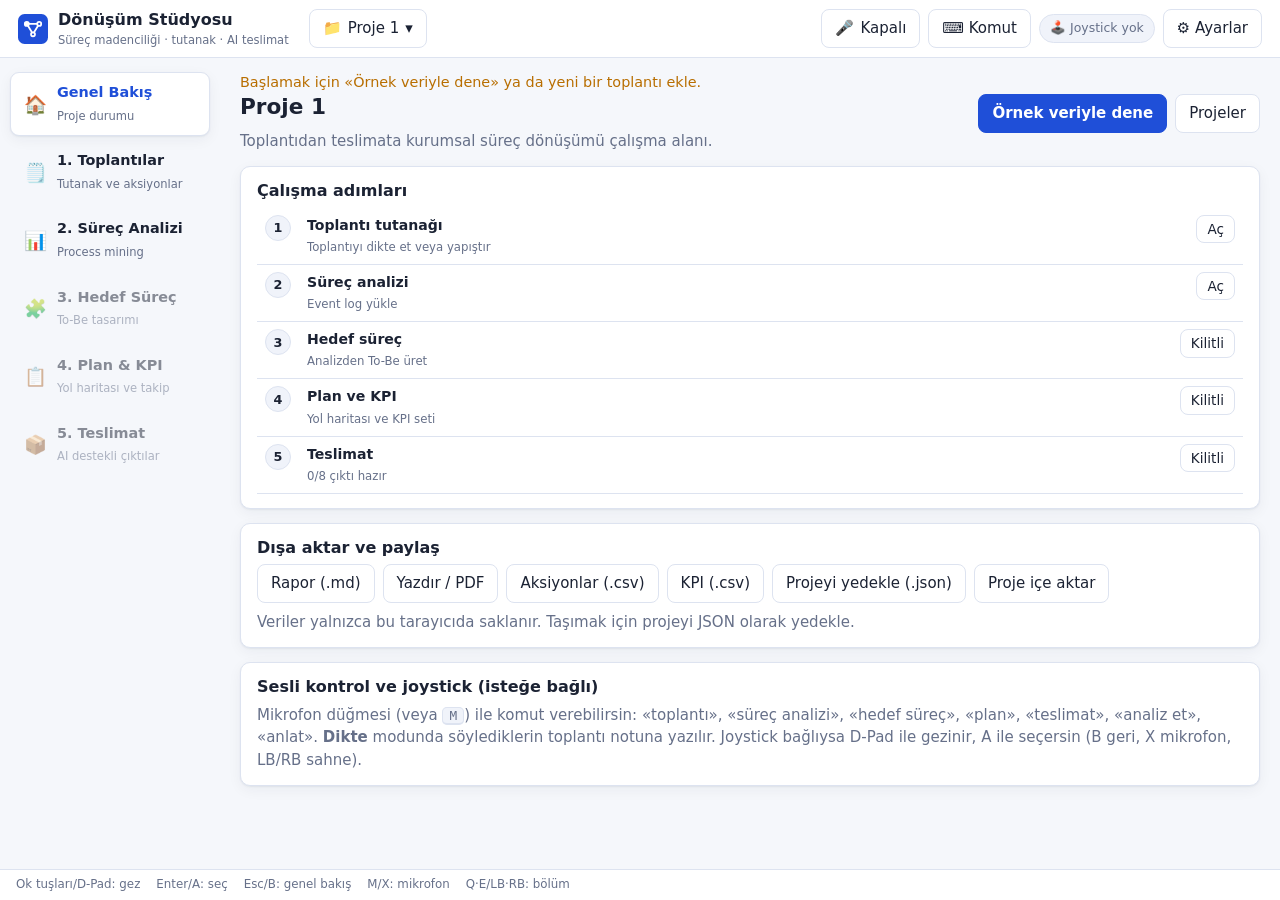
==== commit cb3d14ff: "Oyun arayüzünü profesyonel çalışma aracına dönüştür Çoklu proje, rapor/PDF/CSV/JSON dışa-içe aktarma" ====
--- a/index.html
+++ b/index.html
@@ -3,34 +3,35 @@
 <head>
 <meta charset="utf-8">
 <meta name="viewport" content="width=device-width,initial-scale=1">
-<title>Dönüşüm Arenası</title>
-<meta name="description" content="Joystick ve ses ile oynanan kurumsal AI dönüşüm oyunu: toplantıdan minute, process mining, To-Be tasarım, KPI ve AI ile teslimat.">
-<link rel="icon" href="data:image/svg+xml,<svg xmlns='http://www.w3.org/2000/svg' viewBox='0 0 100 100'><text y='.9em' font-size='90'>🎮</text></svg>">
+<title>Dönüşüm Stüdyosu</title>
+<meta name="description" content="Toplantı tutanağı, process mining, hedef süreç tasarımı, plan/KPI ve AI destekli teslimat — tek çalışma alanında.">
+<meta name="theme-color" content="#1f4fd8">
+<link rel="manifest" href="manifest.webmanifest">
+<link rel="icon" href="icons/icon.svg" type="image/svg+xml">
+<link rel="apple-touch-icon" href="icons/icon-192.png">
 <link rel="stylesheet" href="style.css">
 </head>
 <body>
 <header id="top">
-  <div class="brand"><span class="logo">🎮</span><div><b>DÖNÜŞÜM ARENASI</b><small>Kurumsal AI dönüşüm oyunu</small></div></div>
-  <div class="rank" id="rank"></div>
+  <div class="brand"><img src="icons/icon.svg" alt="" width="30" height="30"><div><b>Dönüşüm Stüdyosu</b><small>Süreç madenciliği · tutanak · AI teslimat</small></div></div>
+  <button class="btn" id="projBtn" data-nav data-act="projects" title="Projeler">📁 <span id="projName"></span> ▾</button>
   <div class="hud">
-    <button class="btn mic" id="micBtn" data-nav data-act="mic" title="Mikrofon (X / M)">🎤 <span id="micLbl">Kapalı</span></button>
+    <button class="btn mic" id="micBtn" data-nav data-act="mic" title="Mikrofon (M)">🎤 <span id="micLbl">Kapalı</span></button>
     <button class="btn" data-nav data-act="mode" id="modeBtn" title="Komut / Dikte modu">⌨️ Komut</button>
     <span class="chip" id="padChip">🕹️ Joystick yok</span>
-    <button class="btn" data-nav data-act="settings" title="Ayarlar">⚙️</button>
+    <button class="btn" data-nav data-act="settings" title="Ayarlar">⚙️ Ayarlar</button>
   </div>
 </header>
-<nav id="map" aria-label="Görev haritası"></nav>
-<div id="live" aria-live="polite"></div>
-<main id="view"></main>
-<footer id="hints">
-  <span><kbd>D-Pad / Sol Çubuk</kbd> gez</span><span><kbd>A</kbd> seç</span><span><kbd>B</kbd> ana ekran</span>
-  <span><kbd>X</kbd> mikrofon</span><span><kbd>Y</kbd> sesli anlat</span><span><kbd>LB/RB</kbd> sahne</span><span><kbd>Sağ çubuk</kbd> kaydır</span>
-  <span class="kbd-alt">Klavye: ok tuşları · Enter · M · Q/E · Esc</span>
-</footer>
+<div class="shell">
+  <nav id="map" aria-label="Bölümler"></nav>
+  <section class="content"><div id="live" aria-live="polite"></div><main id="view"></main></section>
+</div>
+<footer id="hints"><span>Ok tuşları/D-Pad: gez</span><span>Enter/A: seç</span><span>Esc/B: genel bakış</span><span>M/X: mikrofon</span><span>Q·E/LB·RB: bölüm</span></footer>
 <div id="toasts"></div>
 <div id="modal" hidden></div>
-<input type="file" id="file" accept=".csv,.txt,.tsv" hidden>
+<input type="file" id="file" accept=".csv,.txt,.tsv,.json" hidden>
 <script src="core.js"></script>
 <script src="app.js"></script>
+<script>if('serviceWorker' in navigator && location.protocol.startsWith('http')) navigator.serviceWorker.register('sw.js').catch(()=>{});</script>
 </body>
 </html>
--- a/style.css
+++ b/style.css
@@ -1,94 +1,96 @@
 :root{
-  --bg:#0a0c1a;--bg2:#10142b;--panel:#161b3a;--panel2:#1d2348;--line:#2b3366;
-  --text:#e9edff;--mut:#8f99cf;--neon:#00e5ff;--pink:#ff3d9a;--lime:#b6ff3b;--amber:#ffb020;--red:#ff4d5e;--violet:#a07bff;
-  --r:14px;--glow:0 0 0 3px rgba(0,229,255,.35),0 0 24px rgba(0,229,255,.55);
+  --bg:#f5f7fb;--panel:#fff;--panel2:#f0f3fa;--line:#dde3f0;--text:#1b2233;--mut:#667089;
+  --brand:#1f4fd8;--brand-ink:#fff;--ok:#12805c;--warn:#b86e00;--bad:#c62839;--violet:#6d4fd1;--teal:#0a7f99;
+  --neon:var(--brand);--lime:var(--ok);--amber:var(--warn);--red:var(--bad);--pink:var(--brand);
+  --r:10px;--focus:0 0 0 3px rgba(31,79,216,.35);--shadow:0 1px 2px rgba(20,30,60,.06),0 4px 14px rgba(20,30,60,.05)
 }
+@media(prefers-color-scheme:dark){:root{
+  --bg:#0f1320;--panel:#171d30;--panel2:#1e2540;--line:#2b3454;--text:#e6e9f5;--mut:#98a2c3;
+  --brand:#5b86ff;--brand-ink:#0b1022;--ok:#3ccf9a;--warn:#f0a63a;--bad:#ff6b7b;--violet:#a58bff;--teal:#4fd0e8;--focus:0 0 0 3px rgba(91,134,255,.45);--shadow:none}}
 *{box-sizing:border-box}
-html{scroll-behavior:smooth}
-body{margin:0;background:radial-gradient(1200px 600px at 10% -10%,#1b2160 0,transparent 60%),radial-gradient(900px 500px at 100% 0,#3a1160 0,transparent 55%),var(--bg);
-  color:var(--text);font:15px/1.5 system-ui,-apple-system,"Segoe UI",Roboto,sans-serif;min-height:100vh;padding-bottom:70px}
-h1,h2,h3{margin:0 0 .4em;letter-spacing:.02em}
-h2{font-size:1.35rem;text-shadow:0 0 18px rgba(0,229,255,.35)}
-h3{font-size:1.02rem;color:var(--neon)}
+body{margin:0;background:var(--bg);color:var(--text);font:15px/1.5 system-ui,-apple-system,"Segoe UI",Roboto,sans-serif;padding-bottom:42px}
+h1,h2,h3{margin:0 0 .4em;line-height:1.25}h2{font-size:1.35rem}h3{font-size:1rem}
 small,.mut{color:var(--mut)}
 code,pre{font-family:ui-monospace,Menlo,Consolas,monospace}
-#top{display:flex;gap:14px;align-items:center;flex-wrap:wrap;padding:10px 18px;background:rgba(10,12,26,.85);backdrop-filter:blur(8px);position:sticky;top:0;z-index:20;border-bottom:1px solid var(--line)}
-.brand{display:flex;gap:10px;align-items:center}.brand b{display:block;letter-spacing:.14em;font-size:.95rem;color:var(--neon)}.brand small{display:block;font-size:.72rem}
-.logo{font-size:1.8rem;filter:drop-shadow(0 0 8px var(--pink))}
-.rank{flex:1;min-width:220px;max-width:460px}
-.rank .row{display:flex;justify-content:space-between;font-size:.8rem}.rank .row b{color:var(--lime)}
-.bar{height:10px;border-radius:99px;background:#0c1030;border:1px solid var(--line);overflow:hidden}
-.bar>i{display:block;height:100%;background:linear-gradient(90deg,var(--neon),var(--lime));box-shadow:0 0 12px var(--neon);transition:width .5s}
+code{background:var(--panel2);padding:1px 5px;border-radius:5px;font-size:.88em}
+#top{display:flex;gap:12px;align-items:center;flex-wrap:wrap;padding:8px 18px;background:var(--panel);border-bottom:1px solid var(--line);position:sticky;top:0;z-index:20}
+.brand{display:flex;gap:10px;align-items:center;margin-right:8px}.brand b{display:block;font-size:1rem}.brand small{display:block;font-size:.72rem}
 .hud{display:flex;gap:8px;align-items:center;margin-left:auto;flex-wrap:wrap}
-.chip{padding:5px 10px;border-radius:99px;background:var(--panel);border:1px solid var(--line);font-size:.78rem;color:var(--mut)}
-.chip.on{color:var(--lime);border-color:var(--lime)}
-.btn{font:inherit;color:var(--text);background:var(--panel2);border:2px solid var(--line);border-radius:12px;padding:8px 14px;cursor:pointer;transition:transform .12s,box-shadow .12s,border-color .12s;display:inline-flex;gap:6px;align-items:center;justify-content:center}
-.btn:hover{border-color:var(--neon)}
-.btn.primary{background:linear-gradient(180deg,#0aa7c2,#067f9b);border-color:#34e8ff;font-weight:700;color:#fff;text-shadow:0 1px 0 rgba(0,0,0,.4)}
-.btn.hot{background:linear-gradient(180deg,#ff3d9a,#c01f72);border-color:#ff8cc4;font-weight:700}
-.btn.ghost{background:transparent}
-.btn.sm{padding:4px 10px;font-size:.85rem;border-radius:9px}
-.btn.mic.on{background:linear-gradient(180deg,#ff4d5e,#b3132a);border-color:#ff98a2;animation:pulse 1.2s infinite}
-@keyframes pulse{50%{box-shadow:0 0 0 6px rgba(255,77,94,.25)}}
+.chip{padding:4px 10px;border-radius:99px;background:var(--panel2);border:1px solid var(--line);font-size:.78rem;color:var(--mut)}
+.chip.on{color:var(--ok);border-color:var(--ok)}
+.btn{font:inherit;color:var(--text);background:var(--panel);border:1px solid var(--line);border-radius:8px;padding:7px 13px;cursor:pointer;display:inline-flex;gap:6px;align-items:center;justify-content:center;transition:background .12s,border-color .12s}
+.btn:hover{background:var(--panel2);border-color:var(--brand)}
+.btn.primary,.btn.hot{background:var(--brand);border-color:var(--brand);color:var(--brand-ink);font-weight:600}
+.btn.primary:hover,.btn.hot:hover{filter:brightness(1.08)}
+.btn.ghost{background:transparent;color:var(--bad)}
+.btn.sm{padding:3px 10px;font-size:.85rem}
+.btn.mic.on{background:var(--bad);border-color:var(--bad);color:#fff;animation:pulse 1.4s infinite}
+@keyframes pulse{50%{box-shadow:0 0 0 5px rgba(198,40,57,.22)}}
 [data-nav]:focus,.gnode:focus{outline:none}
-button[data-nav]:focus,textarea[data-nav]:focus,.card[data-nav]:focus,.stage[data-nav]:focus,a[data-nav]:focus{border-color:var(--neon);box-shadow:var(--glow);transform:scale(1.03);z-index:2;position:relative}
-#map{display:flex;gap:8px;padding:10px 18px;overflow-x:auto}
-.stage-tab{flex:1;min-width:150px;text-align:left;padding:8px 12px;border-radius:12px;background:var(--panel);border:2px solid var(--line);color:var(--text);cursor:pointer;font:inherit}
-.stage-tab b{display:block;font-size:.88rem}.stage-tab small{font-size:.72rem}
-.stage-tab.cur{border-color:var(--pink);background:linear-gradient(180deg,#2a1450,var(--panel))}
-.stage-tab.done b::after{content:" ✓";color:var(--lime)}
-.stage-tab.locked{opacity:.45}.stage-tab.locked b::after{content:" 🔒"}
-#live{min-height:24px;padding:0 18px;color:var(--amber);font-size:.9rem}
-main{padding:6px 18px 30px;max-width:1500px;margin:0 auto}
-.grid{display:grid;gap:14px}.g2{grid-template-columns:repeat(auto-fit,minmax(320px,1fr))}.g3{grid-template-columns:repeat(auto-fit,minmax(260px,1fr))}.g4{grid-template-columns:repeat(auto-fit,minmax(150px,1fr))}
-.card{background:linear-gradient(180deg,var(--panel2),var(--panel));border:2px solid var(--line);border-radius:var(--r);padding:14px 16px}
-.card.hero{background:linear-gradient(135deg,#251a5c,#102a55 60%,#0d3a4a);border-color:#4a54b0}
-.row{display:flex;gap:10px;flex-wrap:wrap;align-items:center}
-.sp{flex:1}
-.stat{text-align:center}.stat b{display:block;font-size:1.5rem;color:var(--lime);text-shadow:0 0 14px rgba(182,255,59,.4)}.stat small{font-size:.74rem}
-textarea,input[type=text],input[type=password],select{width:100%;font:inherit;color:var(--text);background:#0b0f26;border:2px solid var(--line);border-radius:12px;padding:10px 12px}
-textarea{min-height:200px;resize:vertical;font-family:ui-monospace,Menlo,Consolas,monospace;font-size:.9rem}
-textarea:focus,input:focus,select:focus{outline:none;border-color:var(--neon);box-shadow:var(--glow)}
-.tag{display:inline-block;padding:2px 9px;border-radius:99px;font-size:.74rem;border:1px solid var(--line);background:#0e1330;color:var(--mut);margin:2px 3px 2px 0}
-.t-keep{color:#9fb4ff}.t-approval{color:var(--amber);border-color:var(--amber)}.t-automate{color:var(--neon);border-color:var(--neon)}.t-new{color:var(--lime);border-color:var(--lime)}
-.t-parallel{color:var(--violet);border-color:var(--violet)}.t-exception{color:#ccc;border-style:dashed}.t-remove{color:var(--red);border-color:var(--red)}
-ul.clean{list-style:none;margin:0;padding:0}ul.clean li{padding:6px 0;border-bottom:1px dashed var(--line)}ul.clean li:last-child{border:0}
-.big{font-size:1.1rem}
-.stages{display:grid;gap:14px;grid-template-columns:repeat(auto-fit,minmax(210px,1fr))}
-.stage{cursor:pointer;text-align:left;font:inherit;color:inherit}
-.stage .ico{font-size:2.2rem}
-.stage.locked{opacity:.5}
-.graphbox{overflow:auto;border:2px solid var(--line);border-radius:var(--r);background:#080b1e;padding:6px}
+button[data-nav]:focus-visible,textarea[data-nav]:focus,.card[data-nav]:focus,.stage[data-nav]:focus,.stage-tab:focus-visible{border-color:var(--brand);box-shadow:var(--focus)}
+.shell{display:grid;grid-template-columns:220px 1fr;gap:0;max-width:1560px;margin:0 auto}
+#map{display:flex;flex-direction:column;gap:4px;padding:14px 10px;position:sticky;top:58px;align-self:start;height:calc(100vh - 100px);overflow:auto}
+.stage-tab{display:flex;gap:10px;align-items:center;text-align:left;padding:9px 12px;border-radius:9px;background:transparent;border:1px solid transparent;color:var(--text);cursor:pointer;font:inherit}
+.stage-tab .ico{font-size:1.15rem;width:24px;text-align:center}
+.stage-tab b{display:block;font-size:.9rem;font-weight:600}.stage-tab small{font-size:.72rem}
+.stage-tab:hover{background:var(--panel2)}
+.stage-tab.cur{background:var(--panel);border-color:var(--line);box-shadow:var(--shadow);color:var(--brand)}
+.stage-tab.done b::after{content:" ✓";color:var(--ok)}
+.stage-tab.locked{opacity:.5}
+.content{padding:14px 20px 30px;min-width:0}
+#live{min-height:22px;color:var(--warn);font-size:.9rem}
+.page-h{display:flex;gap:12px;align-items:flex-start;flex-wrap:wrap;margin-bottom:14px}.page-h>div:first-child{flex:1;min-width:240px}.page-h p{margin:0}
+.grid{display:grid;gap:14px}.g2{grid-template-columns:repeat(auto-fit,minmax(340px,1fr))}.g3{grid-template-columns:repeat(auto-fit,minmax(240px,1fr))}.g4{grid-template-columns:repeat(auto-fit,minmax(160px,1fr))}
+.card{background:var(--panel);border:1px solid var(--line);border-radius:var(--r);padding:14px 16px;box-shadow:var(--shadow)}
+.card.hero{background:var(--panel2)}
+.row{display:flex;gap:8px;flex-wrap:wrap;align-items:center}.sp{flex:1}
+.stat{text-align:center}.stat b{display:block;font-size:1.55rem;color:var(--brand)}.stat small{font-size:.76rem}
+textarea,input[type=text],input[type=password],select{width:100%;font:inherit;color:var(--text);background:var(--bg);border:1px solid var(--line);border-radius:8px;padding:9px 11px}
+textarea{min-height:210px;resize:vertical;font-family:ui-monospace,Menlo,Consolas,monospace;font-size:.88rem}
+textarea:focus,input:focus,select:focus{outline:none;border-color:var(--brand);box-shadow:var(--focus)}
+label{display:block;font-weight:600;margin:10px 0 4px;font-size:.9rem}
+.tag{display:inline-block;padding:1px 9px;border-radius:99px;font-size:.74rem;border:1px solid var(--line);background:var(--panel2);color:var(--mut);margin:2px 3px 2px 0}
+.t-keep{color:var(--mut)}.t-approval{color:var(--warn);border-color:var(--warn)}.t-automate{color:var(--teal);border-color:var(--teal)}.t-new{color:var(--ok);border-color:var(--ok)}
+.t-parallel{color:var(--violet);border-color:var(--violet)}.t-exception{border-style:dashed}.t-remove{color:var(--bad);border-color:var(--bad)}
+ul.clean{list-style:none;margin:0;padding:0}ul.clean li{padding:6px 0;border-bottom:1px solid var(--line)}ul.clean li:last-child{border:0}
+.big{font-size:1.08rem}
+.stages{display:grid;gap:12px;grid-template-columns:repeat(auto-fit,minmax(200px,1fr))}
+.stage{cursor:pointer;text-align:left;font:inherit;color:inherit}.stage .ico{font-size:1.8rem}
+.stage:hover{border-color:var(--brand)}
+.num{display:inline-flex;width:26px;height:26px;border-radius:50%;align-items:center;justify-content:center;background:var(--panel2);border:1px solid var(--line);font-size:.8rem;font-weight:700}
+.num.ok{background:var(--ok);border-color:var(--ok);color:#fff}
+.graphbox{overflow:auto;border:1px solid var(--line);border-radius:var(--r);background:var(--panel);padding:6px}
 svg text{font-family:system-ui,sans-serif;fill:var(--text)}
 .gnode{cursor:pointer}
-.gnode rect{fill:#161c42;stroke-width:2.5;transition:all .12s}
-.gnode:focus rect,.gnode:hover rect{stroke:var(--neon)!important;stroke-width:4;filter:drop-shadow(0 0 8px var(--neon))}
+.gnode rect{fill:var(--panel2);stroke-width:2.5;transition:all .12s}
+.gnode:focus rect,.gnode:hover rect{stroke:var(--brand)!important;stroke-width:4}
 .gnode .nm{font-size:12px;font-weight:700}.gnode .mt{font-size:10px;fill:var(--mut)}
-.elabel{font-size:10px;fill:var(--amber);paint-order:stroke;stroke:#080b1e;stroke-width:3px}
+.elabel{font-size:10px;fill:var(--warn);paint-order:stroke;stroke:var(--panel);stroke-width:3px}
 .legend{display:flex;gap:12px;flex-wrap:wrap;font-size:.78rem;color:var(--mut);margin:6px 0}
 .dot{display:inline-block;width:10px;height:10px;border-radius:3px;margin-right:4px;vertical-align:middle}
-table{width:100%;border-collapse:collapse;font-size:.88rem}th,td{padding:6px 8px;border-bottom:1px solid var(--line);text-align:left;vertical-align:top}th{color:var(--mut);font-weight:600}
-.seq{display:flex;flex-wrap:wrap;gap:3px}.seq span{font-size:.7rem;background:#0e1330;border:1px solid var(--line);padding:1px 6px;border-radius:6px}
-.hbar{height:8px;border-radius:4px;background:#0c1030;overflow:hidden;min-width:60px}.hbar i{display:block;height:100%;background:var(--neon)}
-.cols3{display:grid;gap:14px;grid-template-columns:repeat(auto-fit,minmax(280px,1fr))}
-.act{display:flex;gap:10px;align-items:flex-start;padding:9px 0;border-bottom:1px dashed var(--line)}
+table{width:100%;border-collapse:collapse;font-size:.88rem}th,td{padding:7px 8px;border-bottom:1px solid var(--line);text-align:left;vertical-align:top}th{color:var(--mut);font-weight:600}
+.seq{display:flex;flex-wrap:wrap;gap:3px}.seq span{font-size:.7rem;background:var(--panel2);border:1px solid var(--line);padding:1px 6px;border-radius:6px}
+.bar{height:8px;border-radius:99px;background:var(--panel2);border:1px solid var(--line);overflow:hidden}
+.bar>i{display:block;height:100%;background:var(--brand);transition:width .4s}
+.hbar{height:8px;border-radius:4px;background:var(--panel2);overflow:hidden;min-width:60px}.hbar i{display:block;height:100%;background:var(--brand)}
+.cols3{display:grid;gap:14px;grid-template-columns:repeat(auto-fit,minmax(290px,1fr))}
+.act{display:flex;gap:10px;align-items:flex-start;padding:9px 0;border-bottom:1px solid var(--line)}
 .act:last-child{border:0}.act.done .tt{text-decoration:line-through;opacity:.55}
-.chk{flex:none;width:34px;height:34px;padding:0;font-size:1.1rem}
-.pips{letter-spacing:2px;color:var(--amber)}
+.chk{flex:none;width:30px;height:30px;padding:0}
+.pips{letter-spacing:2px;color:var(--warn)}
 .kpi{display:grid;grid-template-columns:1fr auto;gap:6px 14px;align-items:center}
-.rag-g{color:var(--lime)}.rag-a{color:var(--amber)}.rag-r{color:var(--red)}
-.md h1,.md h2,.md h3{color:var(--neon)}.md h1{font-size:1.3rem}.md table{margin:.6em 0}.md pre{background:#080b1e;padding:10px;border-radius:10px;overflow:auto;white-space:pre-wrap}
-.md ul,.md ol{padding-left:22px}.md code{background:#0b0f26;padding:1px 5px;border-radius:5px}
-#toasts{position:fixed;left:50%;transform:translateX(-50%);bottom:64px;display:flex;flex-direction:column;gap:8px;z-index:60;align-items:center;pointer-events:none}
-.toast{background:#101640;border:2px solid var(--lime);color:var(--text);padding:9px 16px;border-radius:12px;box-shadow:0 0 24px rgba(182,255,59,.35);animation:pop .3s}
-.toast.xp{border-color:var(--pink);box-shadow:0 0 24px rgba(255,61,154,.5);font-weight:700}
-@keyframes pop{from{transform:translateY(14px) scale(.9);opacity:0}}
-#modal{position:fixed;inset:0;background:rgba(5,6,16,.78);z-index:50;display:flex;align-items:center;justify-content:center;padding:16px}
+.rag-g{color:var(--ok)}.rag-a{color:var(--warn)}.rag-r{color:var(--bad)}
+.md h1,.md h2,.md h3{color:var(--brand)}.md h1{font-size:1.3rem}.md table{margin:.6em 0}.md pre{background:var(--panel2);padding:10px;border-radius:8px;overflow:auto;white-space:pre-wrap}
+.md ul,.md ol{padding-left:22px}
+#toasts{position:fixed;left:50%;transform:translateX(-50%);bottom:54px;display:flex;flex-direction:column;gap:8px;z-index:60;align-items:center;pointer-events:none}
+.toast{background:var(--text);color:var(--bg);padding:8px 16px;border-radius:8px;box-shadow:0 6px 24px rgba(0,0,0,.25);animation:pop .25s}
+@keyframes pop{from{transform:translateY(10px);opacity:0}}
+#modal{position:fixed;inset:0;background:rgba(10,14,28,.55);z-index:50;display:flex;align-items:center;justify-content:center;padding:16px}
 #modal[hidden]{display:none}
-#modal .card{max-width:560px;width:100%;max-height:90vh;overflow:auto}
-#hints{position:fixed;left:0;right:0;bottom:0;background:rgba(10,12,26,.92);border-top:1px solid var(--line);padding:8px 14px;display:flex;gap:14px;flex-wrap:wrap;font-size:.76rem;color:var(--mut);z-index:15}
-kbd{background:#0e1330;border:1px solid var(--line);border-bottom-width:2px;border-radius:6px;padding:0 6px;color:var(--text);margin-right:3px}
-.kbd-alt{margin-left:auto}
-.pulse-xp{animation:pop .5s}
-.lock-msg{padding:30px;text-align:center}
-@media(max-width:700px){.kbd-alt{display:none}#hints{font-size:.68rem}.stage-tab{min-width:120px}}
+#modal .card{max-width:580px;width:100%;max-height:90vh;overflow:auto}
+#hints{position:fixed;left:0;right:0;bottom:0;background:var(--panel);border-top:1px solid var(--line);padding:6px 16px;display:flex;gap:16px;flex-wrap:wrap;font-size:.74rem;color:var(--mut);z-index:15}
+kbd{background:var(--panel2);border:1px solid var(--line);border-bottom-width:2px;border-radius:5px;padding:0 6px;font-size:.85em}
+.lock-msg{padding:28px;text-align:center}
+#printArea{display:none}
+@media print{body>*:not(#printArea){display:none!important}#printArea{display:block;color:#000;background:#fff;padding:0}#printArea *{color:#000!important}}
+@media(max-width:820px){.shell{grid-template-columns:1fr}#map{flex-direction:row;position:static;height:auto;overflow-x:auto;padding:8px 12px}.stage-tab small{display:none}.stage-tab{white-space:nowrap}#hints{display:none}.content{padding:10px 12px}}
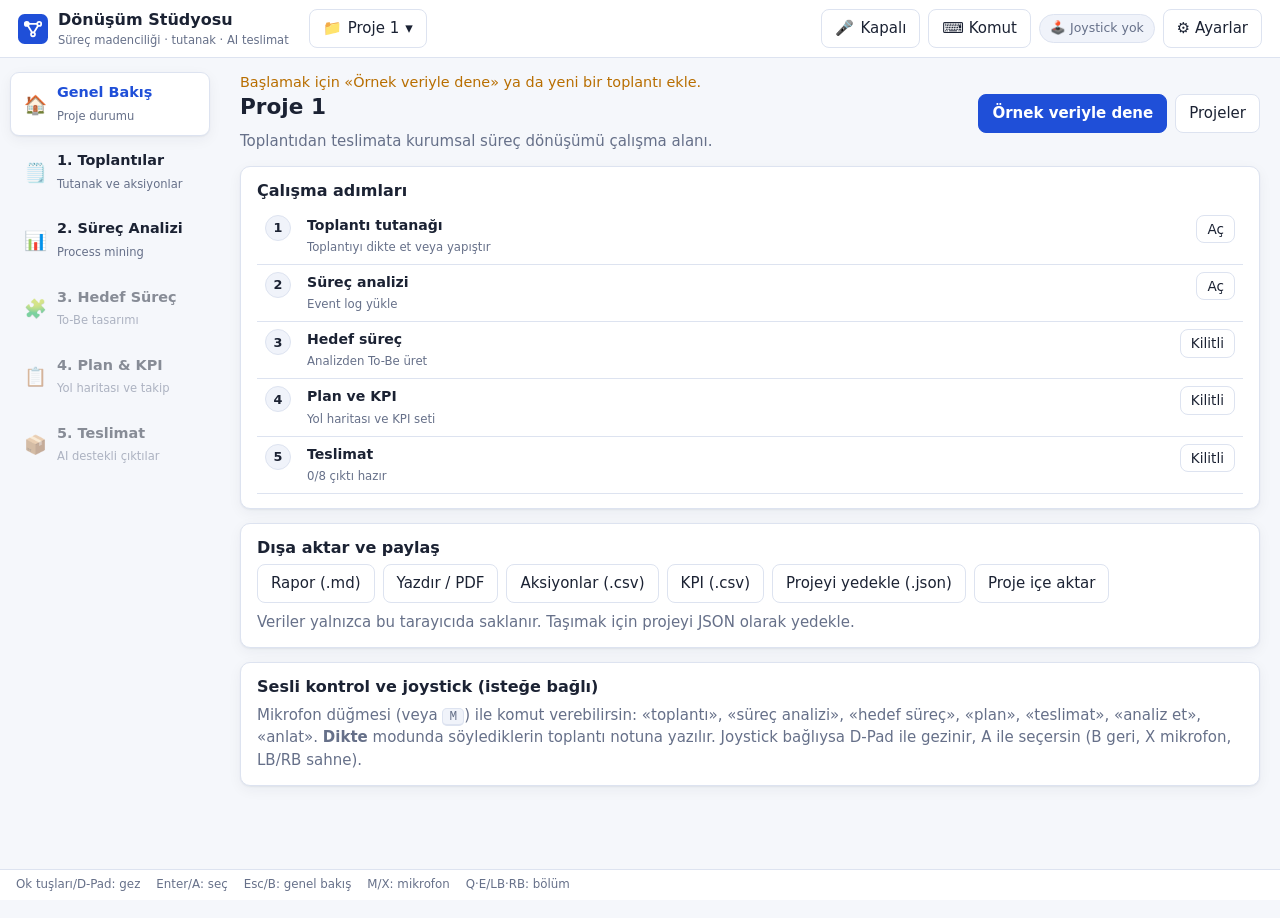
==== commit e6b184b6: "iPad uygulama deneyimi: tam ekran, güvenli alan, dokunma hedefleri, iOS ikonu, kurulum ipucu Co-Auth" ====
--- a/index.html
+++ b/index.html
@@ -2,13 +2,18 @@
 <html lang="tr">
 <head>
 <meta charset="utf-8">
-<meta name="viewport" content="width=device-width,initial-scale=1">
+<meta name="viewport" content="width=device-width,initial-scale=1,viewport-fit=cover">
 <title>Dönüşüm Stüdyosu</title>
 <meta name="description" content="Toplantı tutanağı, process mining, hedef süreç tasarımı, plan/KPI ve AI destekli teslimat — tek çalışma alanında.">
 <meta name="theme-color" content="#1f4fd8">
+<meta name="mobile-web-app-capable" content="yes">
+<meta name="apple-mobile-web-app-capable" content="yes">
+<meta name="apple-mobile-web-app-title" content="Dönüşüm">
+<meta name="apple-mobile-web-app-status-bar-style" content="default">
+<meta name="format-detection" content="telephone=no">
 <link rel="manifest" href="manifest.webmanifest">
 <link rel="icon" href="icons/icon.svg" type="image/svg+xml">
-<link rel="apple-touch-icon" href="icons/icon-192.png">
+<link rel="apple-touch-icon" href="icons/apple-touch-icon.png">
 <link rel="stylesheet" href="style.css">
 </head>
 <body>
--- a/style.css
+++ b/style.css
@@ -2,18 +2,20 @@
   --bg:#f5f7fb;--panel:#fff;--panel2:#f0f3fa;--line:#dde3f0;--text:#1b2233;--mut:#667089;
   --brand:#1f4fd8;--brand-ink:#fff;--ok:#12805c;--warn:#b86e00;--bad:#c62839;--violet:#6d4fd1;--teal:#0a7f99;
   --neon:var(--brand);--lime:var(--ok);--amber:var(--warn);--red:var(--bad);--pink:var(--brand);
+  --hh:58px;--sat:env(safe-area-inset-top,0px);--sab:env(safe-area-inset-bottom,0px);--sal:env(safe-area-inset-left,0px);--sar:env(safe-area-inset-right,0px);
   --r:10px;--focus:0 0 0 3px rgba(31,79,216,.35);--shadow:0 1px 2px rgba(20,30,60,.06),0 4px 14px rgba(20,30,60,.05)
 }
 @media(prefers-color-scheme:dark){:root{
   --bg:#0f1320;--panel:#171d30;--panel2:#1e2540;--line:#2b3454;--text:#e6e9f5;--mut:#98a2c3;
   --brand:#5b86ff;--brand-ink:#0b1022;--ok:#3ccf9a;--warn:#f0a63a;--bad:#ff6b7b;--violet:#a58bff;--teal:#4fd0e8;--focus:0 0 0 3px rgba(91,134,255,.45);--shadow:none}}
 *{box-sizing:border-box}
-body{margin:0;background:var(--bg);color:var(--text);font:15px/1.5 system-ui,-apple-system,"Segoe UI",Roboto,sans-serif;padding-bottom:42px}
+html{-webkit-text-size-adjust:100%;-webkit-tap-highlight-color:transparent}
+body{margin:0;touch-action:manipulation;overscroll-behavior-y:none;background:var(--bg);color:var(--text);font:15px/1.5 system-ui,-apple-system,"Segoe UI",Roboto,sans-serif;padding-bottom:calc(42px + var(--sab));padding-left:var(--sal);padding-right:var(--sar)}
 h1,h2,h3{margin:0 0 .4em;line-height:1.25}h2{font-size:1.35rem}h3{font-size:1rem}
 small,.mut{color:var(--mut)}
 code,pre{font-family:ui-monospace,Menlo,Consolas,monospace}
 code{background:var(--panel2);padding:1px 5px;border-radius:5px;font-size:.88em}
-#top{display:flex;gap:12px;align-items:center;flex-wrap:wrap;padding:8px 18px;background:var(--panel);border-bottom:1px solid var(--line);position:sticky;top:0;z-index:20}
+#top{display:flex;gap:12px;align-items:center;flex-wrap:wrap;padding:calc(8px + var(--sat)) 18px 8px;background:var(--panel);border-bottom:1px solid var(--line);position:sticky;top:0;z-index:20}
 .brand{display:flex;gap:10px;align-items:center;margin-right:8px}.brand b{display:block;font-size:1rem}.brand small{display:block;font-size:.72rem}
 .hud{display:flex;gap:8px;align-items:center;margin-left:auto;flex-wrap:wrap}
 .chip{padding:4px 10px;border-radius:99px;background:var(--panel2);border:1px solid var(--line);font-size:.78rem;color:var(--mut)}
@@ -29,7 +31,7 @@
 [data-nav]:focus,.gnode:focus{outline:none}
 button[data-nav]:focus-visible,textarea[data-nav]:focus,.card[data-nav]:focus,.stage[data-nav]:focus,.stage-tab:focus-visible{border-color:var(--brand);box-shadow:var(--focus)}
 .shell{display:grid;grid-template-columns:220px 1fr;gap:0;max-width:1560px;margin:0 auto}
-#map{display:flex;flex-direction:column;gap:4px;padding:14px 10px;position:sticky;top:58px;align-self:start;height:calc(100vh - 100px);overflow:auto}
+#map{display:flex;flex-direction:column;gap:4px;padding:14px 10px;position:sticky;top:var(--hh);align-self:start;height:calc(100vh - var(--hh) - 24px);overflow:auto}
 .stage-tab{display:flex;gap:10px;align-items:center;text-align:left;padding:9px 12px;border-radius:9px;background:transparent;border:1px solid transparent;color:var(--text);cursor:pointer;font:inherit}
 .stage-tab .ico{font-size:1.15rem;width:24px;text-align:center}
 .stage-tab b{display:block;font-size:.9rem;font-weight:600}.stage-tab small{font-size:.72rem}
@@ -93,4 +95,17 @@
 .lock-msg{padding:28px;text-align:center}
 #printArea{display:none}
 @media print{body>*:not(#printArea){display:none!important}#printArea{display:block;color:#000;background:#fff;padding:0}#printArea *{color:#000!important}}
-@media(max-width:820px){.shell{grid-template-columns:1fr}#map{flex-direction:row;position:static;height:auto;overflow-x:auto;padding:8px 12px}.stage-tab small{display:none}.stage-tab{white-space:nowrap}#hints{display:none}.content{padding:10px 12px}}
+@media(max-width:700px){.shell{grid-template-columns:1fr}#map{flex-direction:row;position:static;height:auto;overflow-x:auto;padding:8px 12px}.stage-tab small{display:none}.stage-tab{white-space:nowrap}#hints{display:none}.content{padding:10px 12px}}
+
+/* iPad / dokunmatik ve uygulama (standalone) uyumu */
+button,.stage-tab,.gnode,.card[data-nav]{-webkit-user-select:none;user-select:none;-webkit-touch-callout:none}
+@media(pointer:coarse){
+  .btn{min-height:44px;padding:9px 16px}.btn.sm{min-height:40px;padding:6px 14px}.chk{width:44px;height:44px}
+  .stage-tab{min-height:48px}
+  textarea,input[type=text],input[type=password],select{font-size:16px}
+  #hints{display:none}body{padding-bottom:calc(16px + var(--sab))}#toasts{bottom:calc(20px + var(--sab))}
+  .graphbox{-webkit-overflow-scrolling:touch}
+}
+@media(display-mode:standalone){#hints{display:none}body{padding-bottom:calc(16px + var(--sab))}#toasts{bottom:calc(20px + var(--sab))}}
+#install{display:none;margin:0 0 12px;padding:10px 14px;border:1px solid var(--brand);border-radius:var(--r);background:var(--panel2);align-items:center;gap:10px}
+#install.show{display:flex}#install span{flex:1}
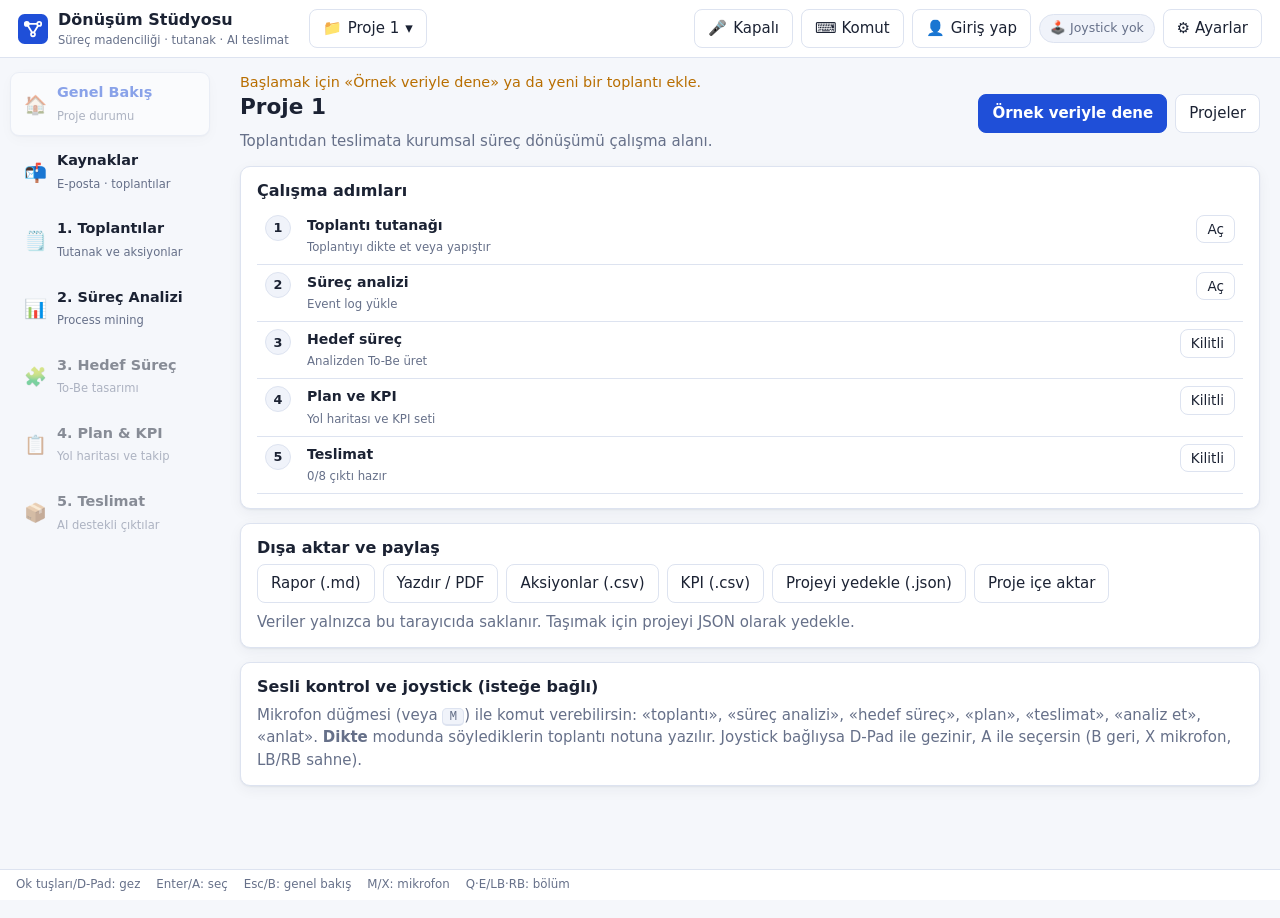
==== commit 3ee8dd76: "Microsoft 365 SSO: e-posta, takvim ve Teams transkript içe aktarma OAuth2 kod+PKCE (sunucusuz), salt" ====
--- a/index.html
+++ b/index.html
@@ -23,6 +23,7 @@
   <div class="hud">
     <button class="btn mic" id="micBtn" data-nav data-act="mic" title="Mikrofon (M)">🎤 <span id="micLbl">Kapalı</span></button>
     <button class="btn" data-nav data-act="mode" id="modeBtn" title="Komut / Dikte modu">⌨️ Komut</button>
+    <button class="btn" id="acctBtn" data-nav data-act="goSources" title="İş hesabı / kaynaklar">👤 <span id="acctLbl">Giriş yap</span></button>
     <span class="chip" id="padChip">🕹️ Joystick yok</span>
     <button class="btn" data-nav data-act="settings" title="Ayarlar">⚙️ Ayarlar</button>
   </div>
--- a/style.css
+++ b/style.css
@@ -109,3 +109,6 @@
 @media(display-mode:standalone){#hints{display:none}body{padding-bottom:calc(16px + var(--sab))}#toasts{bottom:calc(20px + var(--sab))}}
 #install{display:none;margin:0 0 12px;padding:10px 14px;border:1px solid var(--brand);border-radius:var(--r);background:var(--panel2);align-items:center;gap:10px}
 #install.show{display:flex}#install span{flex:1}
+
+.row-btn{width:100%;justify-content:flex-start;text-align:left;align-items:flex-start;margin-bottom:6px;gap:10px}
+details summary{cursor:pointer}details ol{padding-left:22px;margin:10px 0 0}
